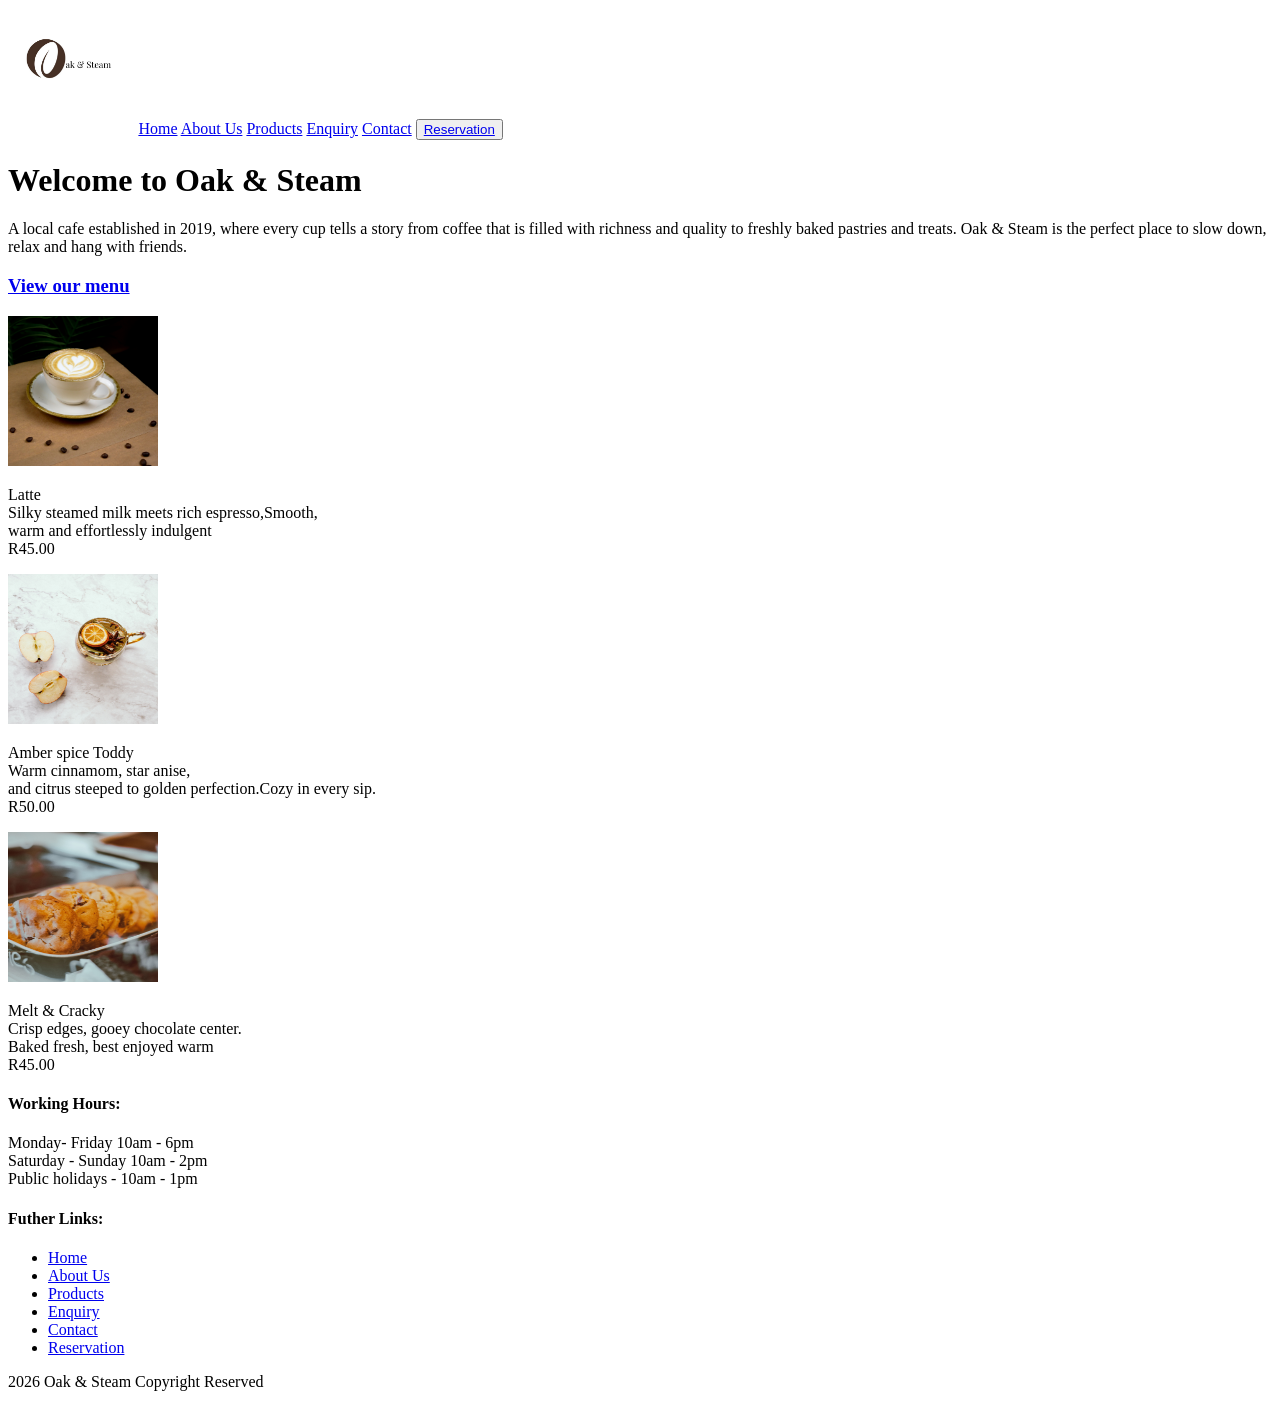
==== index.html @ 87018706 "nineth commit" ====
<!DOCTYPE html>
<html lang="en">
<head>
    <meta charset="UTF-8">
    <meta name="viewport" content="width=device-width, initial-scale=1.0">
    <title>Oak & Steam Home</title>
</head>
<body>
    
    <header>
       
        <nav>
            <img src="logo.png" alt="oak & steam" height="10%" width="10%">
            <a href="index.html">Home</a>
            <a href="about_us.html">About Us</a>
            <a href="product.html">Products</a>
            <a href="enquiry.html">Enquiry</a>
            <a href="contact.html">Contact</a>
           <button><a href="reservation.html">Reservation</a></button> 
        </nav>
    </header>
    <h1>Welcome to Oak & Steam</h1>
    <p>
        A local cafe established in 2019, where every cup tells a story from coffee that is filled with richness and quality to freshly baked pastries and treats. Oak & Steam is the perfect place to slow down, relax and hang with friends.
    </p>
    <h3>
        <a href="product.html">View our menu</a>
    </h3>
    <img src="Latte.jpg" height="150px" width="150px">
    <p>
        Latte
        
        <br>Silky steamed milk meets rich espresso,Smooth,
        <br> warm and effortlessly indulgent
        <br> R45.00
    </p>
    <img src="Amber spice Toddy.jpg" height="150px" width="150px">
    <p>
        Amber spice Toddy
        <br>Warm cinnamom, star anise, 
        <br>and citrus steeped to golden perfection.Cozy in every sip.
        <br> R50.00
    </p>
    <img src="Melt & Crack.jpg" height="150px" width="150px">
    <p>
        Melt & Cracky
        <br>Crisp edges, gooey chocolate center.
        <br>Baked fresh, best enjoyed warm 
        <br> R45.00
    </p>
    <footer>
        <p>
            <h4>Working Hours:</h4>
            Monday- Friday 10am - 6pm
            <br> 
            Saturday - Sunday 10am - 2pm
            <br>
            Public holidays - 10am - 1pm
        </p>
        <h4>Futher Links:</h4>
        <ul>
           <li><a href="index.html">Home</a></li> 
           <li><a href="about_us.html">About Us</a></li> 
            <li><a href="product.html">Products</a></li>
            <li><a href="enquiry.html">Enquiry</a></li>
           <li><a href="contact.html">Contact</a></li> 
          <li><a href="reservation.html">Reservation</a></li>
        </ul>
        <p>2026 Oak & Steam Copyright Reserved</p>
    </footer>



    
</body>
</html>
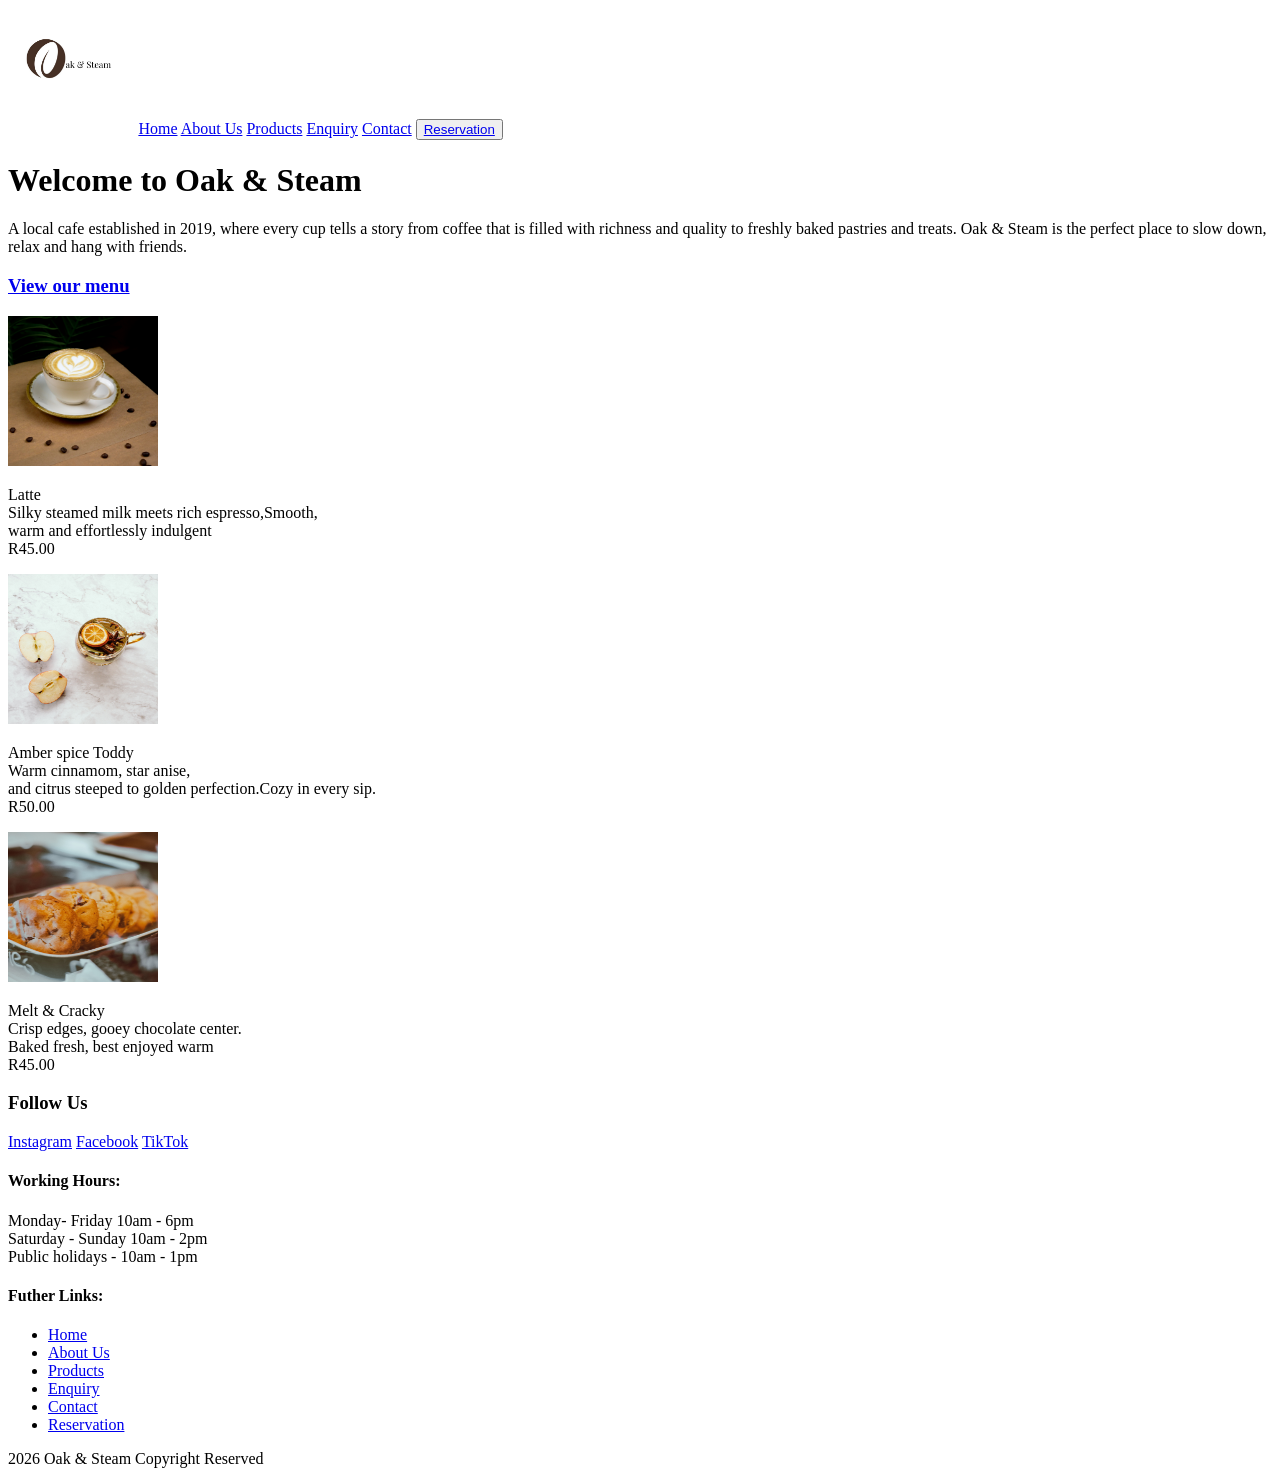
==== commit 72909936: "last and final commit" ====
--- a/index.html
+++ b/index.html
@@ -10,7 +10,7 @@
     <header>
        
         <nav>
-            <img src="logo.png" alt="oak & steam" height="10%" width="10%">
+            <img src="IMAGES/logo.png" alt="oak & steam" height="10%" width="10%">
             <a href="index.html">Home</a>
             <a href="about_us.html">About Us</a>
             <a href="product.html">Products</a>
@@ -26,7 +26,7 @@
     <h3>
         <a href="product.html">View our menu</a>
     </h3>
-    <img src="Latte.jpg" height="150px" width="150px">
+    <img src="IMAGES/Latte.jpg" height="150px" width="150px">
     <p>
         Latte
         
@@ -34,14 +34,14 @@
         <br> warm and effortlessly indulgent
         <br> R45.00
     </p>
-    <img src="Amber spice Toddy.jpg" height="150px" width="150px">
+    <img src="IMAGES/Amber spice Toddy.jpg" height="150px" width="150px">
     <p>
         Amber spice Toddy
         <br>Warm cinnamom, star anise, 
         <br>and citrus steeped to golden perfection.Cozy in every sip.
         <br> R50.00
     </p>
-    <img src="Melt & Crack.jpg" height="150px" width="150px">
+    <img src="IMAGES/Melt & Crack.jpg" height="150px" width="150px">
     <p>
         Melt & Cracky
         <br>Crisp edges, gooey chocolate center.
@@ -49,6 +49,11 @@
         <br> R45.00
     </p>
     <footer>
+         <h3>Follow Us</h3>
+
+    <a href="https://www.instagram.com/" target="_blank">Instagram</a>
+    <a href="https://www.facebook.com/" target="_blank">Facebook</a>
+    <a href="https://www.tiktok.com/" target="_blank">TikTok</a>
         <p>
             <h4>Working Hours:</h4>
             Monday- Friday 10am - 6pm
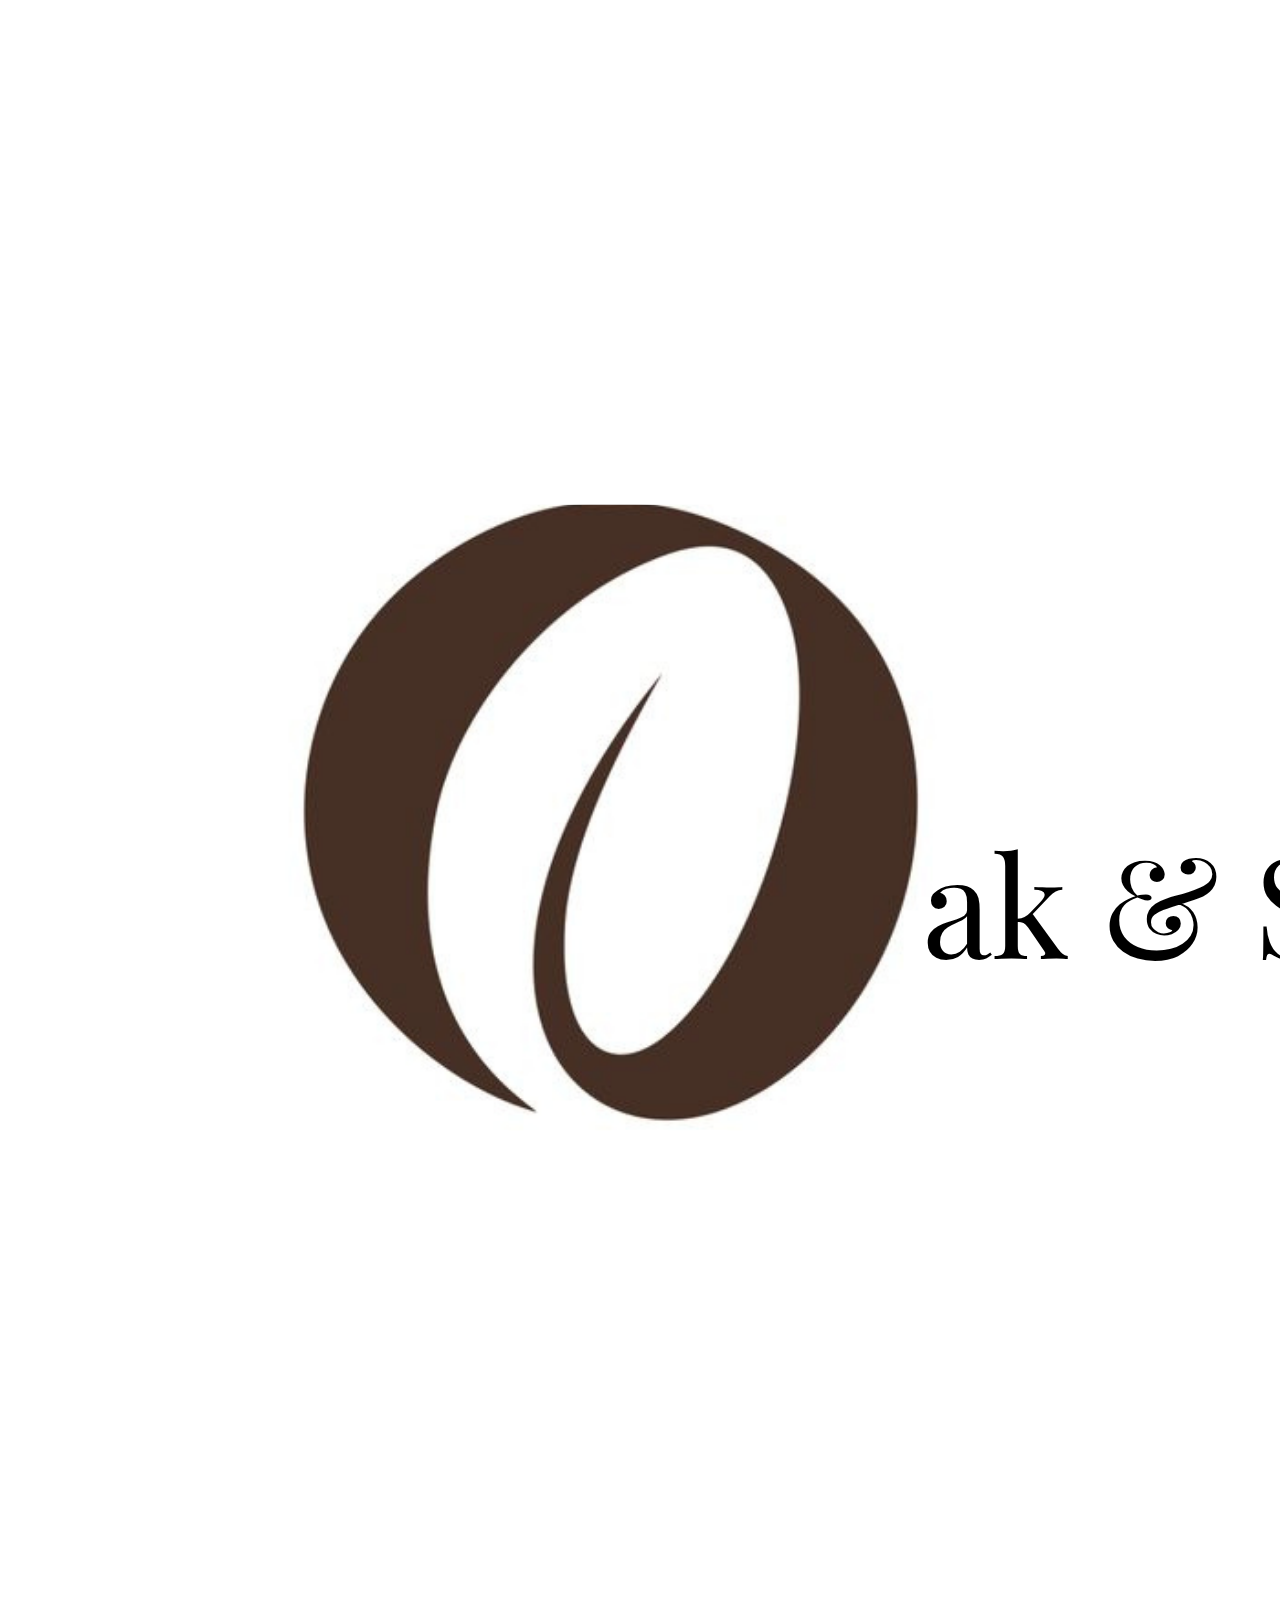
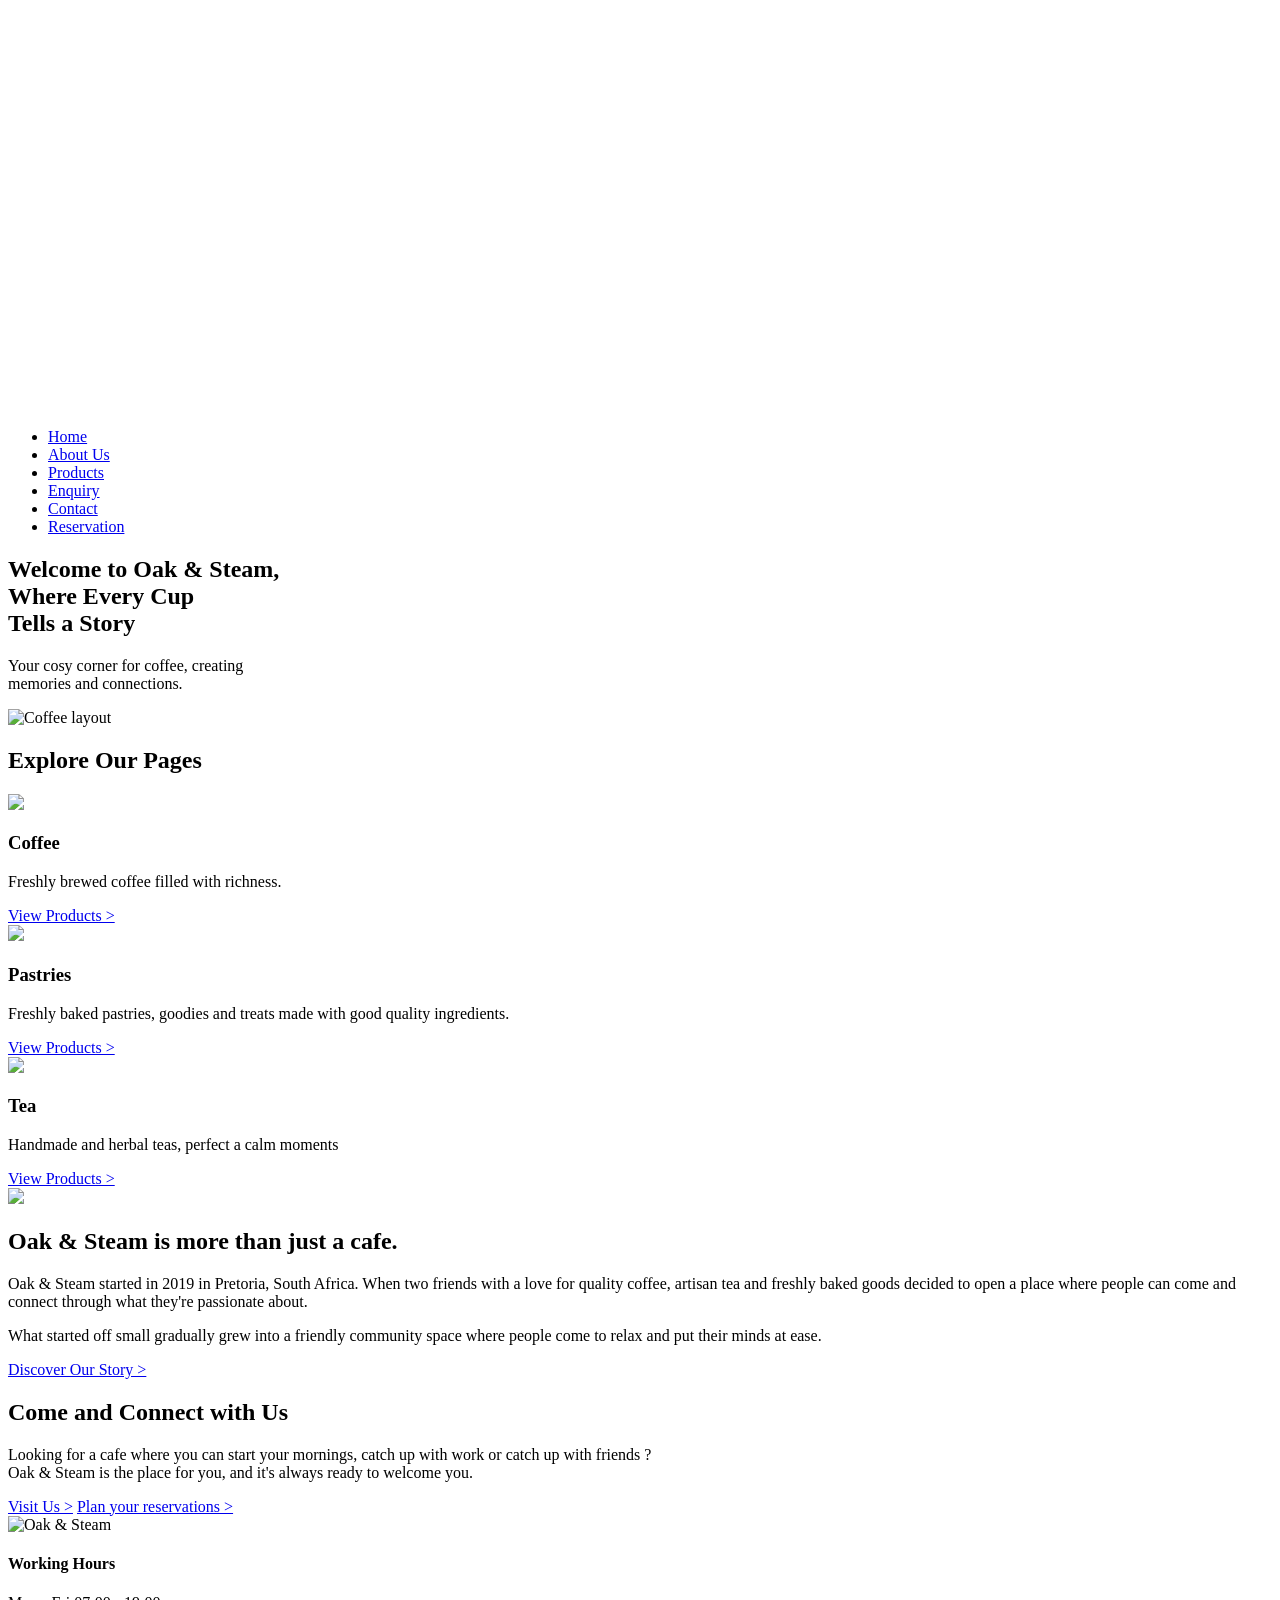
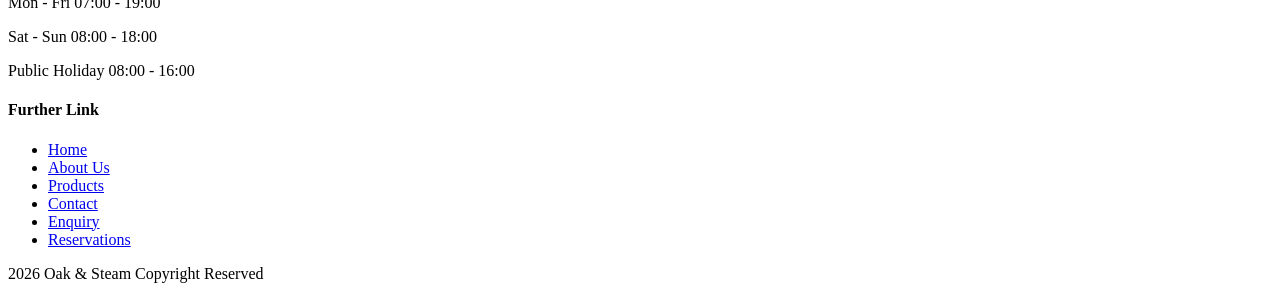
==== commit 5535dd6e: "changes made" ====
--- a/index.html
+++ b/index.html
@@ -4,75 +4,175 @@
     <meta charset="UTF-8">
     <meta name="viewport" content="width=device-width, initial-scale=1.0">
     <title>Oak & Steam Home</title>
-</head>
+     <link rel="stylesheet" href="style.css">
+     <link rel="stylesheet" href="https://cdnjs.cloudflare.com/ajax/libs/font-awesome/6.0.0/css/all.min.css">
+     </head>
 <body>
     
     <header>
-       
-        <nav>
-            <img src="IMAGES/logo.png" alt="oak & steam" height="10%" width="10%">
-            <a href="index.html">Home</a>
-            <a href="about_us.html">About Us</a>
-            <a href="product.html">Products</a>
-            <a href="enquiry.html">Enquiry</a>
-            <a href="contact.html">Contact</a>
-           <button><a href="reservation.html">Reservation</a></button> 
+        <nav class="Navigation">
+            <div id="logo"> 
+                <img src="IMAGES/logo.png" alt="oak & steam">
+            </div>
+            <ul class="Links">
+            <li><a href="index.html" class="active">Home</a></li>
+            <li><a href="about_us.html">About Us</a></li>
+            <li><a href="product.html">Products</a></li>
+            <li><a href="enquiry.html">Enquiry</a></li>
+            <li><a href="contact.html">Contact</a></li>
+            <li><a class="reservationbtn" href="reservation.html">Reservation</a></li>
+           </ul>
         </nav>
     </header>
-    <h1>Welcome to Oak & Steam</h1>
+
+    <main>
+    
+        <section class="firstSec">
+            <div class="Text">
+                <h1>Welcome to <span>Oak & Steam</span>,<br>Where Every Cup<br>Tells a <span>Story</span></h1>
+                <p>
+                    Your cosy corner for coffee, creating<br>memories and connections.
+                </p>
+            </div>
+            <div class="image">
+                <img src="IMAGES/pic.png" alt="Coffee layout">
+            </div>
+        </section>
+    
+    <section class="vcard">
+    <div class="vbackground">
+    <h2>
+    Explore Our Pages
+    </h2>
+    </div>
+
+ <div class="cardscontainer">
+
+    <div class="cards">
+    <div class="img">
+        <img src="IMAGES/coffee.jpg" >
+        </div>
+    <h3>
+        Coffee
+     </h3>   
     <p>
-        A local cafe established in 2019, where every cup tells a story from coffee that is filled with richness and quality to freshly baked pastries and treats. Oak & Steam is the perfect place to slow down, relax and hang with friends.
+        Freshly brewed coffee filled with richness.
     </p>
+     <a class="btn" href="product.html">View Products ></a>
+    </div>
+     
+    <div class="card1">
+       <div class="img">
+         <img src="IMAGES/pastries.jpg">
+        </div>
+        <h3>
+          Pastries
+        </h3>
+        <p>
+         Freshly baked pastries, goodies and treats made with good quality ingredients.
+       </p>
+       <a class="btn" href="product.html">View Products ></a>
+    </div>
+
+    <div class="card2">
+    <div class="img">
+    <img src="IMAGES/tea.jpg">
+    </div>
     <h3>
-        <a href="product.html">View our menu</a>
+        Tea
     </h3>
-    <img src="IMAGES/Latte.jpg" height="150px" width="150px">
     <p>
-        Latte
-        
-        <br>Silky steamed milk meets rich espresso,Smooth,
-        <br> warm and effortlessly indulgent
-        <br> R45.00
+     Handmade and herbal teas, perfect a calm moments
     </p>
-    <img src="IMAGES/Amber spice Toddy.jpg" height="150px" width="150px">
-    <p>
-        Amber spice Toddy
-        <br>Warm cinnamom, star anise, 
-        <br>and citrus steeped to golden perfection.Cozy in every sip.
-        <br> R50.00
-    </p>
-    <img src="IMAGES/Melt & Crack.jpg" height="150px" width="150px">
-    <p>
-        Melt & Cracky
-        <br>Crisp edges, gooey chocolate center.
-        <br>Baked fresh, best enjoyed warm 
-        <br> R45.00
-    </p>
-    <footer>
-         <h3>Follow Us</h3>
+    <a class="btn" href="product.html">View Products ></a>
+    </div>
 
-    <a href="https://www.instagram.com/" target="_blank">Instagram</a>
-    <a href="https://www.facebook.com/" target="_blank">Facebook</a>
-    <a href="https://www.tiktok.com/" target="_blank">TikTok</a>
-        <p>
-            <h4>Working Hours:</h4>
-            Monday- Friday 10am - 6pm
-            <br> 
-            Saturday - Sunday 10am - 2pm
-            <br>
-            Public holidays - 10am - 1pm
-        </p>
-        <h4>Futher Links:</h4>
-        <ul>
-           <li><a href="index.html">Home</a></li> 
-           <li><a href="about_us.html">About Us</a></li> 
-            <li><a href="product.html">Products</a></li>
-            <li><a href="enquiry.html">Enquiry</a></li>
-           <li><a href="contact.html">Contact</a></li> 
-          <li><a href="reservation.html">Reservation</a></li>
-        </ul>
+    </div>
+    </section>
+
+<!--green section-->
+    <section class="about">
+        <div class="aboutcontainer">
+            <div class="aboutimg">
+                <img src="IMAGES/about.">
+            </div>
+
+            <div class="textabout">
+                <h2><span>Oak & Steam</span> is more than just a cafe.</h2>
+                <p>
+                    Oak & Steam started in 2019 in Pretoria, South Africa. 
+                    When two friends with a love for quality coffee, artisan tea 
+                    and freshly baked goods decided to open a place where people 
+                    can come and connect through what they're passionate about.
+                </p>
+                <p>
+                  What started off small gradually grew into a friendly community 
+                    space where people come to relax and put their minds at ease.  
+                </p>
+                <a class="aboutbtn" href="about_us.html">Discover Our Story ></a>
+            </div>
+
+        </div>
+<!-- connect -->
+    </section>
+    <section class="connect">
+        <div class="connectcontainer">
+            <h2>Come and Connect with Us</h2>
+            <div class="underline"></div>
+            
+            <p class="description">
+                Looking for a cafe where you can start your mornings, catch up with work or catch up with friends ?<br>
+                <span>Oak & Steam</span> is the place for you, and it's always ready to welcome you.
+            </p>
+            
+            <div class="connectlinks">
+                <a href="contact.html">Visit Us ></a>
+                <a href="reservation.html">Plan your reservations ></a>
+            </div>
+        </div>
+    </section>
+    </main>
+
+
+
+
+<!-- FOOTER -->
+<footer>
+    <div class="footercont">
+        <!-- Logo Column -->
+        <div class="footer">
+            <div class="logofooter">
+                <img src="IMAGES/footer.png" alt="Oak & Steam">
+            </div>
+        </div> <!-- ADDED MISSING CLOSING TAG HERE -->
+
+        <!-- Working Hours Column -->
+        <div class="column">
+            <h4>Working Hours</h4>
+            <p>Mon - Fri 07:00 - 19:00</p>
+            <p>Sat - Sun 08:00 - 18:00</p>
+            <p>Public Holiday 08:00 - 16:00</p>
+        </div>
+
+        <!-- Links Column -->
+        <div class="linkcol">
+            <h4>Further Link</h4>
+            <ul>
+                <li><a href="index.html">Home</a></li>
+                <li><a href="about_us.html">About Us</a></li>
+                <li><a href="product.html">Products</a></li>
+                <li><a href="contact.html">Contact</a></li>
+                <li><a href="enquiry.html">Enquiry</a></li>
+                <li><a href="reservation.html">Reservations</a></li>
+            </ul>
+        </div>
+    </div>
+
+    
+    <div id="copy">
         <p>2026 Oak & Steam Copyright Reserved</p>
-    </footer>
+    </div>
+</footer>
 
 
 
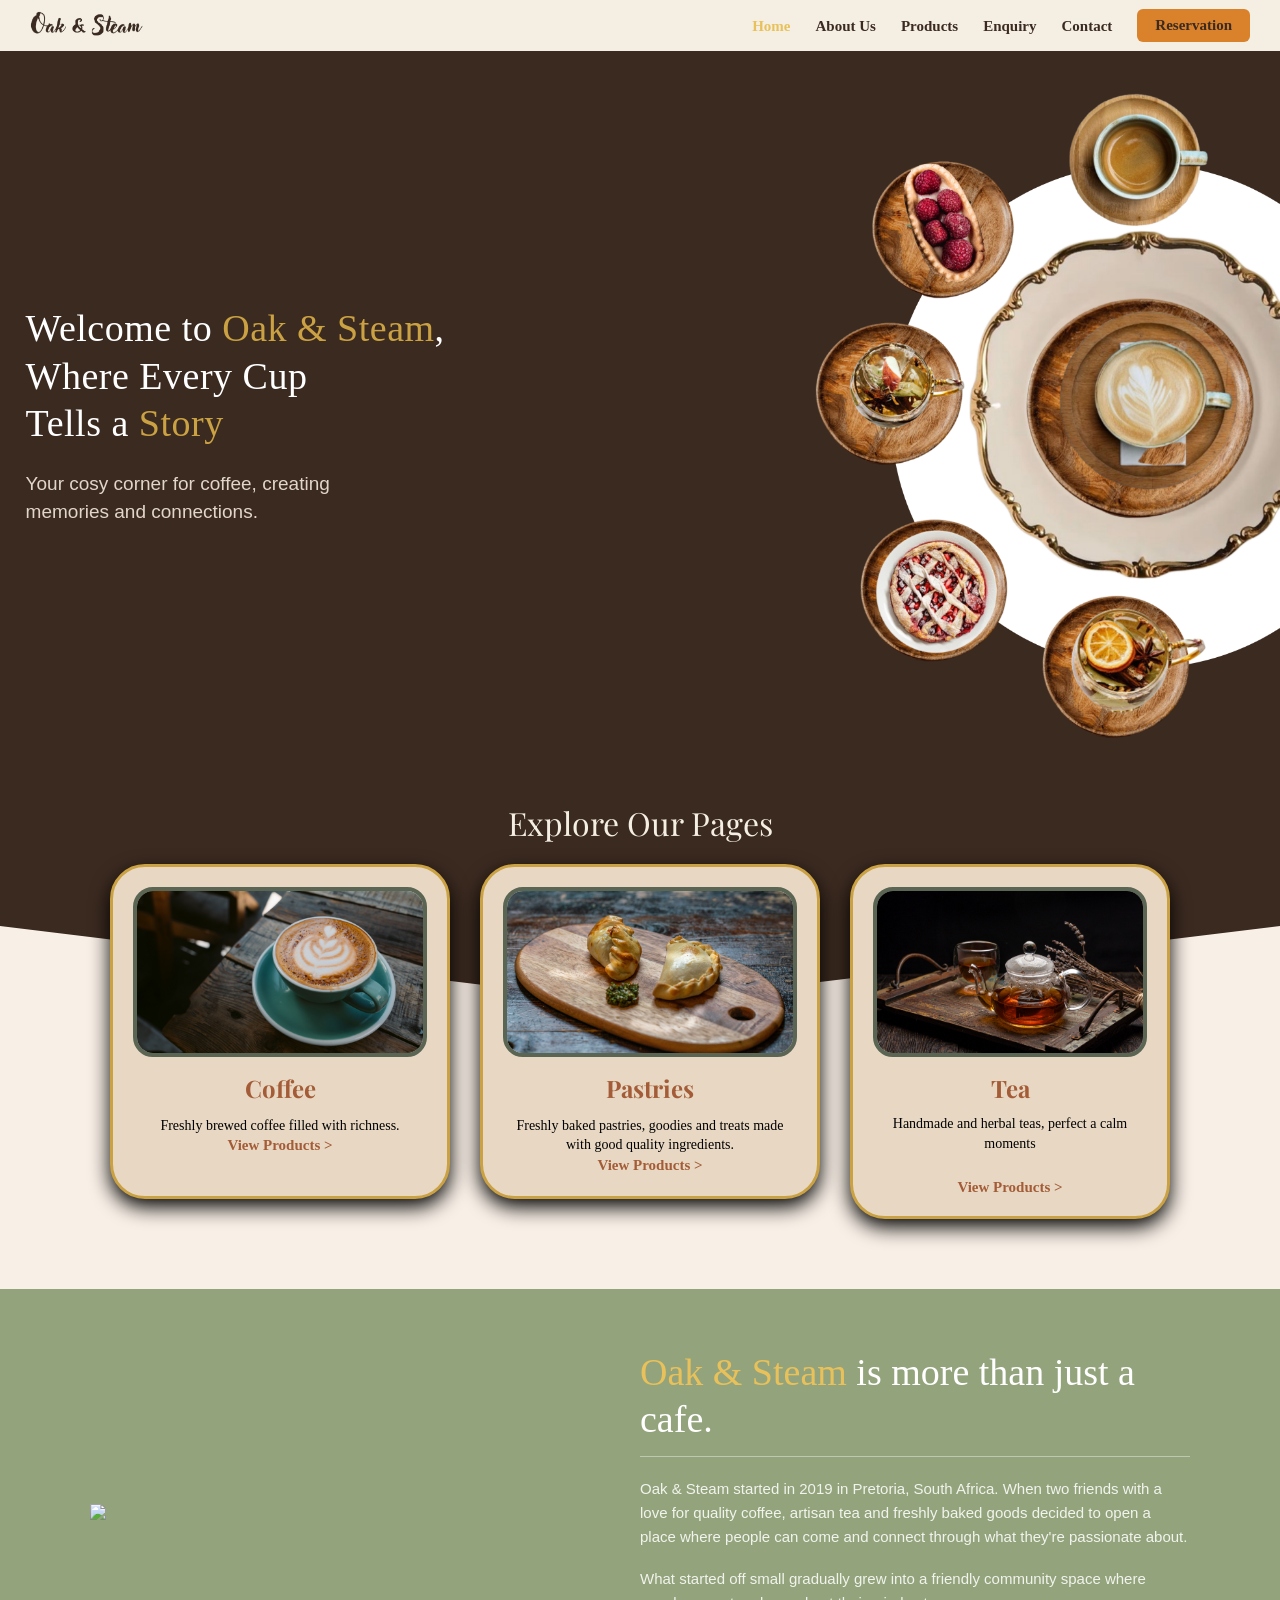
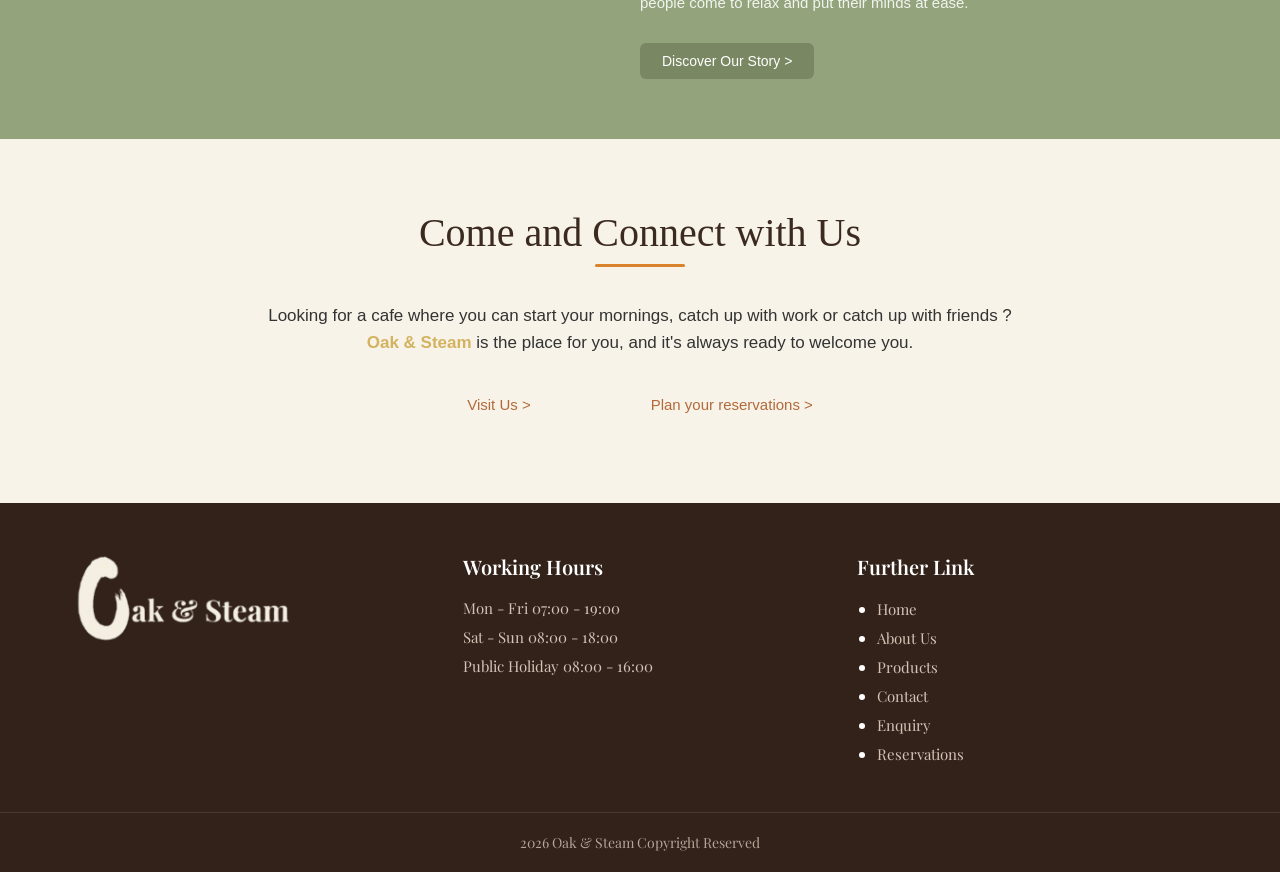
==== commit 66ba9ddf: "Placed CSS file into CSS folder and linked HTML to CSS" ====
--- a/index.html
+++ b/index.html
@@ -4,7 +4,7 @@
     <meta charset="UTF-8">
     <meta name="viewport" content="width=device-width, initial-scale=1.0">
     <title>Oak & Steam Home</title>
-     <link rel="stylesheet" href="style.css">
+     <link rel="stylesheet" href="CSS/style.css">
      <link rel="stylesheet" href="https://cdnjs.cloudflare.com/ajax/libs/font-awesome/6.0.0/css/all.min.css">
      </head>
 <body>
--- a/CSS/style.css
+++ b/CSS/style.css
@@ -0,0 +1,2084 @@
+/* Index */
+/* NAVIGATION */
+@import url('https://fonts.googleapis.com/css2?family=Playfair+Display:ital,wght@0,400..700;1,400..700&display=swap');
+*{
+    margin: 0;
+    padding: 0;
+    box-sizing: border-box ;
+}
+/* HEADER & NAVIGATION */
+header {
+    background: #F5EFE3;
+    padding: 8px 30px;
+    position: sticky;
+    top: 0;
+    z-index: 1000;
+    width: 100%;
+}
+
+.Navigation {
+    display: flex;
+    justify-content: space-between; /* Pushes logo left, links right */
+    align-items: center;            /* Keeps everything vertically centered */
+    width: 100%;
+    max-width: 1300px;
+    margin: 0 auto;
+    background: #F5EFE3;
+    padding: 0;
+}
+
+#logo {
+    display: flex;
+    align-items: center;
+}
+
+#logo img {
+    height: 35px;       /* Slim height keeps navbar compact */
+    width: auto;
+    object-fit: contain;
+}
+
+.Links {
+    display: flex;
+    align-items: center;
+    list-style: none;
+    gap: 25px;          /* Space between navigation items */
+    margin: 0;
+    padding: 0;
+}
+
+.Links li {
+    margin-left: 0;     /* Clears unwanted left spacing */
+}
+
+.Links a {
+    text-decoration: none;
+    color: #3B2A20;
+    font-weight: 600;
+    font-size: 15px;
+    transition: color 0.3s;
+}
+
+.Links a:hover, 
+.Links .active {
+    color: #E8C15A;
+}
+
+.reservationbtn {
+    background: #D9822B;
+    color: white ;
+    padding: 8px 18px;
+    border-radius: 6px;
+    display: inline-block;
+}
+
+.reservationbtn:hover {
+    background: #B56E45;
+}
+
+
+#bigbackground {
+    background-color: #D6C5B3; /* Warm beige background */
+    padding: 3rem 1.5rem;
+    display: flex;
+    flex-direction: column;
+    align-items: center;
+    width: 100%;
+}
+
+
+.text {
+    color: #FFFFFF;
+    font-size: 2.25rem;
+    font-family: 'Playfair Display', Georgia, serif;
+    font-weight: 400;
+    margin-bottom: 2rem;
+    text-align: center;
+}
+
+
+.card {
+    background-color: #A3B18A; 
+    border-radius: 2rem;
+    padding: 2.5rem 3rem;
+    width: 100%;
+    max-width: 50rem; /* ~800px */
+    box-sizing: border-box;
+}
+
+/* Layout Utilities */
+.inputrow {
+    display: flex;
+    gap: 1.5rem;
+    margin-bottom: 1.25rem;
+}
+
+.inputbox {
+    flex: 1;
+    margin-bottom: 1.25rem;
+}
+
+.smallbox {
+    flex: 0 1 45%;
+    margin-bottom: 0;
+}
+
+/* Labels */
+.labeltext {
+    display: block;
+    font-weight: 700;
+    font-size: 0.95rem;
+    color: #000000;
+    margin-bottom: 0.5rem;
+}
+
+/* General Input Styling */
+.input {
+    width: 100%;
+    padding: 0.85rem 1.25rem;
+    border-radius: 0.6rem;
+    border: none;
+    outline: none;
+    font-family: inherit;
+    font-size: 0.95rem;
+    background-color: #FFFFFF;
+    color: #333333;
+    box-sizing: border-box;
+}
+
+.input::placeholder {
+    color: #8D8D8D;
+}
+
+
+.textareainput {
+    resize: vertical;
+    min-height: 8rem;
+}
+
+.buttoncontainer {
+    display: flex;
+    justify-content: center;
+    margin-top: 1rem;
+}
+
+#btn {
+    background-color: #D4B43B;
+    color: #FFFFFF;
+    border: none;
+    padding: 0.8rem 3.5rem;
+    font-size: 1.1rem;
+    font-family: 'Playfair Display', Georgia, serif;
+    font-weight: 600;
+    border-radius: 0.4rem;
+    cursor: pointer;
+    transition: background-color 0.3s ease;
+}
+
+#btn:hover {
+    background-color: #B89B2E;
+}
+
+@media (max-width: 48rem) {
+    .card {
+        padding: 1.5rem;
+        border-radius: 1.25rem;
+    }
+
+    .inputrow {
+        flex-direction: column;
+        gap: 0;
+    }
+
+    .inputbox {
+        margin-bottom: 1rem;
+    }
+}
+.firstSec {
+    position: relative;
+    min-height: 450px;
+    background: #3B2A20;
+    display: flex;
+    align-items: center;
+    justify-content: space-between;
+    padding: 40px 0 40px 2%; 
+    overflow: hidden;
+}
+
+.Text {
+    width: 45%;
+    max-width: 550px;
+    z-index: 1;
+}
+
+.Text h1 {
+    color: #FFFFFF;
+    font-size: 38px;
+    line-height: 1.25;
+    font-weight: 400;
+    letter-spacing: 0.5px;
+}
+
+.Text h1 span {
+    color: #CBA243; 
+}
+
+.Text p {
+    color: #E2D6CA;
+    font-size: 19px;
+    line-height: 1.5;
+    margin-top: 22px;
+    font-family: sans-serif;
+    font-weight: 300;
+}
+
+
+.image{
+    width: 55%;
+    display: flex;
+    justify-content: flex-end;
+    align-items: center;
+    position: relative;
+    right: -12%;
+}
+.cardscontainer {
+    display: flex;
+    justify-content: center;
+    gap: 30px;
+    max-width: 1100px;
+    margin: 0 auto;
+    padding: 0 20px;
+    
+    margin-top: -140px; 
+    position: relative;
+    z-index: 10;
+}
+
+
+.image img {
+    width: 110%;
+    max-width: 650px;
+    height: auto;
+    object-fit: contain;
+    display: block;
+}
+
+
+/* V CARD AND 3 CARDS*/
+.vcard {
+    position: relative;
+
+    background-color: #F8EFE6; 
+    padding-bottom: 70px;
+}
+
+
+.vbackground {
+    background-color: #3B2A20;
+    padding-top: 20px;
+    padding-bottom: 160px; 
+    text-align: center;
+    /* clip-path coordinates: Top-Left, Top-Right, Bottom-Right-Angle, Bottom-Center-V-Point, Bottom-Left-Angle */
+    clip-path: polygon(0 0, 100% 0, 100% 65%, 50% 100%, 0 65%);
+}
+
+.vbackground h2 {
+    font-family: 'Playfair Display', serif;
+    color: #F5EFE3;
+    font-size: 32px;
+    font-weight: 400;
+}
+
+
+
+/* Individual Card Styling */
+.cards{
+    background-color: #E8D8C3; /* Warm tan/cream card color */
+    border: 3px solid #CBA243;  /* Gold border around each card */
+    border-radius: 35px;        /* Round smooth corners */
+    padding: 20px;
+    width: 320px;
+    text-align: center;
+    display: flex;
+    flex-direction: column;
+    align-items: center;
+    box-shadow: 0 8px 20px black;
+}
+
+/* Image Wrapper inside Card */
+.img {
+    width: 100%;
+    height: 170px;
+    border-radius: 20px;
+    overflow: hidden;
+    border: 4px solid #5A6553; /* Dark green/grey inner border frame around images */
+    margin-bottom: 15px;
+}
+
+.img img {
+    width: 100%;
+    height: 100%;
+    object-fit: cover; /* Ensures images fill the frame neatly without stretching */
+}
+.cards h3 {
+    font-family: 'Playfair Display', serif;
+    color: #A35C37; /* Warm terracotta/brown heading color */
+    font-size: 24px;
+    margin-bottom: 10px;
+}
+.card1 h3 {
+    font-family: 'Playfair Display', serif;
+    color: #A35C37; /* Warm terracotta/brown heading color */
+    font-size: 24px;
+    margin-bottom: 10px;
+}
+.card2 h3 {
+    font-family: 'Playfair Display', serif;
+    color: #A35C37; /* Warm terracotta/brown heading color */
+    font-size: 24px;
+    margin-bottom: 10px;
+}
+
+.cards,.card1,.card2 p {
+    color: black;
+    font-size: 14px;
+    line-height: 1.4;
+    margin-bottom: 20px;
+    flex-grow: 1; /* Aligns buttons across all cards evenly */
+}
+
+.btn {
+    color: #A35C37;
+    text-decoration: none;
+    font-size: 15px;
+    font-weight: bold;
+    transition: opacity 0.2s;
+}
+
+.btn:hover {
+    opacity: 0.8;
+    color: #5A6553;
+}
+
+
+/* Green section */
+.about {
+    background-color: #93A37C; /* Sage green background */
+    padding: 60px 5%;
+    width: 100%;
+    display: flex;
+    justify-content: center;
+    align-items: center;
+}
+.aboutcontainer {
+    max-width: 1100px;
+    width: 100%;
+    margin: 0 auto;
+    display: flex;
+    flex-direction: row;
+    align-items: center;
+    justify-content: space-between;
+    gap: 50px;
+}
+
+.aboutimage {
+    width: 25%;
+    display: flex;
+    align-items: center;
+    justify-content: center;
+}
+
+.aboutimage img {
+    width: 100px;
+    max-width: 150px;
+    height: 100px;
+    border-radius: 50%;
+    object-fit: cover;
+    object-position: center;
+}
+.textabout{
+    width: 50%;
+    color: #FFFFFF;
+}
+
+.textabout h2 {
+    font-size: 38px;
+    font-weight: 400;
+    line-height: 1.25;
+    margin-bottom: 20px;
+    border-bottom: 1px solid rgba(255, 255, 255, 0.4);
+    padding-bottom: 12px;
+}
+.card1 {
+    background-color: #E8D8C3; /* Warm tan/cream card color */
+    border: 3px solid #CBA243;  /* Gold border around each card */
+    border-radius: 35px;        /* Round smooth corners */
+    padding: 20px;
+    width: 320px;
+    text-align: center;
+    display: flex;
+    flex-direction: column;
+    align-items: center;
+    box-shadow: 0 8px 20px black;
+}
+.card2 {
+    background-color: #E8D8C3; /* Warm tan/cream card color */
+    border: 3px solid #CBA243;  /* Gold border around each card */
+    border-radius: 35px;        /* Round smooth corners */
+    padding: 20px;
+    width: 320px;
+    text-align: center;
+    display: flex;
+    flex-direction: column;
+    align-items: center;
+    box-shadow: 0 8px 20px black;
+}
+
+.textabout h2 span {
+    color: #E8C15A; /* Accent yellow text */
+}
+
+.textabout p {
+    font-family: sans-serif;
+    font-size: 15px;
+    line-height: 1.6;
+    color: #F1F4ED;
+    margin-bottom: 18px;
+    font-weight: 300;
+}
+.aboutbtn {
+    display: inline-block;
+    background-color: #798863;
+    color: #FFFFFF;
+    text-decoration: none;
+    padding: 10px 22px;
+    border-radius: 6px;
+    font-family: sans-serif;
+    font-size: 14px;
+    margin-top: 10px;
+    transition: background 0.3s;
+}
+
+.aboutbtn:hover {
+    background-color: #637150;
+}
+
+/* connect */
+.connect {
+    background-color: #F8F3E8; /* Light cream background */
+    padding: 70px 8% 90px 8%;
+    text-align: center;
+}
+
+.connectcontainer {
+    max-width: 900px;
+    margin: 0 auto;
+}
+
+.connect h2 {
+    color: #3B2A20;
+    font-size: 40px;
+    font-weight: 400;
+}
+
+.underline {
+    width: 180px;
+    height: 2px;
+    background-color: #D3B360;
+    margin: 8px auto 30px auto;
+}
+
+.description {
+    font-family: sans-serif;
+    color: #333333;
+    font-size: 17px;
+    line-height: 1.6;
+    margin-bottom: 40px;
+}
+
+.description span {
+    color: #D3B360;
+    font-weight: bold;
+}
+
+.connectlinks {
+    display: flex;
+    justify-content: center;
+    gap: 120px;
+}
+
+.connectlinks a {
+    color: #B26A3A;
+    text-decoration: none;
+    font-family: sans-serif;
+    font-size: 15px;
+    font-weight: 500;
+    transition: opacity 0.2s;
+}
+
+.connectlinks a:hover {
+    opacity: 0.8;
+    color: #D9822B;
+}
+
+/*Footer*/
+/* FOOTER CONTAINER */
+footer {
+    background-color: #332219; /* Dark brown background matching design */
+    color: #FFFFFF;
+    font-family: 'Playfair Display', Georgia, serif;
+    width: 100%;
+    padding-top: 50px;
+}
+
+.footercont {
+    max-width: 1200px;
+    margin: 0 auto;
+    padding: 0 30px 40px 30px;
+    display: flex;
+    justify-content: space-between;
+    align-items: flex-start;
+    gap: 40px;
+}
+
+/* COLUMN 1: LOGO */
+.footer {
+    flex: 1;
+}
+
+.logofooter img {
+    max-width: 220px;
+    height: auto;
+    display: block;
+}
+
+/* COLUMN 2: WORKING HOURS */
+.column {
+    flex: 1;
+}
+
+.column h4, 
+.linkcol h4 {
+    font-size: 20px;
+    font-weight: 600;
+    margin-bottom: 18px;
+    color: #FFFFFF;
+}
+
+.column p {
+    font-size: 15px;
+    color: #D3C2B5;
+    margin-bottom: 8px;
+    line-height: 1.4;
+}
+
+/* COLUMN 3: LINKS */
+.linkcol {
+    flex: 1;
+}
+
+.linkcol ul {
+    list-style: disc;
+    padding-left: 20px;
+}
+
+.linkcol li {
+    margin-bottom: 8px;
+}
+
+.linkcol a {
+    color: #D3C2B5;
+    text-decoration: none;
+    font-size: 15px;
+    transition: color 0.3s ease;
+}
+
+.linkcol a:hover {
+    color: #E8C15A;
+}
+
+/* COPYRIGHT BAR */
+#copy {
+    border-top: 1px solid rgba(255, 255, 255, 0.1);
+    text-align: center;
+    padding: 20px;
+}
+
+#copy p {
+    font-size: 14px;
+    color: #B5A498;
+    margin: 0;
+}
+
+
+
+
+
+
+
+
+
+
+
+
+/* About US */
+
+
+
+
+
+
+
+
+
+
+
+/* ========================================================
+   1. WHY CHOOSE US SECTION (BEIGE & ORANGE CARD)
+   ======================================================== */
+.choose{
+    background-color: #D9CBB6; /* Beige background */
+    padding: 20px 20px 60px 20px;
+    display: flex;
+    flex-direction: column;
+    align-items: center;
+    width: 100%;
+}
+
+.choosetitle {
+    font-family: 'Playfair Display', Georgia, serif;
+    color: #FFFFFF;
+    font-size: 32px;
+    font-weight: 400;
+    margin-bottom: 6px;
+}
+
+.titleunderline1 {
+    width: 120px;
+    height: 3px;
+    background-color: #8C5332; /* Darker brown underline accent */
+    border-radius: 2px;
+    margin-bottom: 35px;
+}
+
+/* Orange Vision & Mission Card */
+.visionmission{
+    background-color: #D96B00; /* Warm orange tone matching image */
+    border-radius: 35px;
+    padding: 40px 50px;
+    max-width: 950px;
+    width: 100%;
+    display: flex;
+    justify-content: space-between;
+    gap: 40px;
+    box-shadow: 0 6px 18px rgba(0, 0, 0, 0.12);
+}
+
+.vmcolumn {
+    flex: 1;
+    text-align: center;
+}
+
+.vmcolumn h3 {
+    font-family: 'Playfair Display', Georgia, serif;
+    color: #FFD27D; /* Soft yellow heading text */
+    font-size: 22px;
+    font-weight: 400;
+    margin-bottom: 12px;
+}
+
+.vmcolumn p {
+    font-family: 'Playfair Display', Georgia, serif;
+    color: #FFFFFF;
+    font-size: 16px;
+    line-height: 1.5;
+    font-weight: 400;
+    margin: 0;
+}
+.aboutus{
+    width: 100%;
+    background-color: #3B2A20;
+    text-align: center;
+    padding-bottom: 40px;
+}
+.aboutusbanner{
+  position: relative;
+    width: 100%;
+    height: 420px;
+    overflow: hidden;
+    display: flex;
+    justify-content: center;
+    align-items: center;  
+}
+
+.aboutusbanner img{
+    width: 100%;
+    height: 100%;
+    object-fit: cover;
+    object-position: center;
+}
+.banner{
+    position: absolute;
+    background-color: #839270; /* Sage green tone matching screenshot */
+    padding: 16px 48px;
+    border-radius: 12px;
+    border: 2px solid #FFFFFF;  /* White border outline */
+    box-shadow: 0 6px 18px rgba(0, 0, 0, 0.25);
+    z-index: 10;
+}
+.banner h1{
+    font-family: 'Playfair Display', Georgia, serif;
+    color: #FFFFFF;
+    font-size: 36px;
+    font-weight: 400;
+    letter-spacing: 0.5px;
+    margin: 0;
+}
+
+#tagline {
+    font-family: 'Playfair Display', Georgia, serif;
+    color: #E2D6CA;
+    font-size: 22px;
+    line-height: 1.5;
+    max-width: 800px;
+    margin: 30px auto 0 auto;
+    padding: 0 20px;
+    font-style: italic;
+}
+#tagline span{
+color: #CFB53B;
+
+}
+
+
+
+/* BEIGE OUTER SECTION */
+.story {
+    background-color: #D9CBB6; /* Warm beige background */
+    padding: 60px 20px;
+    display: flex;
+    justify-content: center;
+    align-items: center;
+    width: 100%;
+}
+
+/* SAGE GREEN INNER CARD */
+.storycard {
+    background-color: #839270; /* Sage green background */
+    border: 3px solid #C4A253; /* Gold outline border */
+    border-radius: 16px;
+    padding: 50px 50px;
+    max-width: 900px;
+    width: 100%;
+    box-shadow: 0 6px 15px rgba(0, 0, 0, 0.15);
+}
+
+/* CARD HEADING */
+.heading {
+    font-family: 'Playfair Display', Georgia, serif;
+    color: #FFFFFF;
+    font-size: 26px;
+    font-weight: 400;
+    text-align: center;
+    margin-bottom: 35px;
+    letter-spacing: 0.5px;
+}
+
+/* TWO-COLUMN LAYOUT */
+.storycontent {
+    display: flex;
+    align-items: center;
+    justify-content: center;
+    gap: 40px;
+}
+
+/* CIRCULAR PLATE IMAGE */
+.storyimage {
+    flex-shrink: 0;
+    width: 180px;
+    height: 180px;
+}
+
+.storyimage img {
+    width: 100%;
+    height: 100%;
+    border-radius: 50%; /* Crops picture into a circle */
+    object-fit: cover;
+    object-position: center;
+    box-shadow: 0 4px 10px rgba(0, 0, 0, 0.2);
+}
+
+/* PARAGRAPH TEXT */
+.storytext {
+    font-family: 'Playfair Display', Georgia, serif;
+    color: #FFFFFF;
+    font-size: 20px;
+    line-height: 1.5;
+    font-weight: 400;
+}
+
+
+
+
+/* Story */
+
+/* OUTER BEIGE SECTION */
+.ourstory {
+    background-color: #D9CBB6; /* Matching beige background */
+    padding: 50px 20px 70px 20px;
+    display: flex;
+    flex-direction: column;
+    align-items: center;
+    width: 100%;
+}
+
+/* SECTION HEADING & UNDERLINE */
+.storytitle {
+    font-family: 'Playfair Display', Georgia, serif;
+    color: #3B2A20; /* Warm gold-brown heading text */
+    font-size: 32px;
+    font-weight: 400;
+    margin-bottom: 6px;
+}
+
+.underline {
+    width: 90px;
+    height: 3px;
+    background-color: #D9822B; /* Subtle line under title */
+    border-radius: 2px;
+    margin-bottom: 35px;
+}
+
+/* WHITE CARD WITH GOLD BORDER */
+.storycard1 {
+    background-color: #FFFFFF;
+    border: 3px solid #D9B868; /* Gold outline border */
+    border-radius: 16px;
+    padding: 35px 40px;
+    max-width: 950px;
+    width: 100%;
+    display: flex;
+    justify-content: space-between;
+    align-items: center;
+    gap: 30px;
+    box-shadow: 0 4px 15px rgba(0, 0, 0, 0.08);
+}
+
+/* LEFT COLUMN: TEXT */
+.ourstorytext {
+    flex: 1;
+    display: flex;
+    flex-direction: column;
+    gap: 18px;
+}
+
+.ourstorytext p {
+    font-family: 'Playfair Display', Georgia, serif;
+    color: #4A4A4A;
+    font-size: 16px;
+    line-height: 1.5;
+    margin: 0;
+}
+
+/* RIGHT COLUMN: IMAGE */
+.ourstoryimage {
+    width: 320px;
+    height: 420px;
+    flex-shrink: 0;
+}
+
+.ourstoryimage img {
+    width: 100%;
+    height: 100%;
+    object-fit: cover;
+    border-radius: 6px;
+}
+
+
+
+
+/* JOIN OUR STORY */
+
+.joinstory {
+    background-color: #F8F3E8; /* Light cream background */
+    padding: 70px 20px;
+    display: flex;
+    justify-content: center;
+    align-items: center;
+    width: 100%;
+}
+
+.joinstorycontainer {
+    max-width: 950px;
+    width: 100%;
+    display: flex;
+    align-items: center;
+    justify-content: space-between;
+    gap: 50px;
+}
+
+/* Circular Cropped Plate Image */
+.joinimage {
+    width: 280px;
+    height: 280px;
+    flex-shrink: 0;
+}
+
+.joinimage img {
+    width: 100%;
+    height: 100%;
+    border-radius: 50%; /* Crops image into a neat circle */
+    object-fit: cover;
+    object-position: center;
+    box-shadow: 0 6px 15px rgba(0, 0, 0, 0.15);
+}
+
+/* Right Text & Button */
+.jointext {
+    flex: 1;
+    text-align: center;
+}
+
+.jointext h2 {
+    font-family: 'Playfair Display', Georgia, serif;
+    color: #2D1E18;
+    font-size: 32px;
+    font-weight: 400;
+    margin-bottom: 20px;
+}
+
+.jointext p {
+    font-family: 'Playfair Display', Georgia, serif;
+    color: #333333;
+    font-size: 18px;
+    line-height: 1.6;
+    margin-bottom: 30px;
+}
+
+.jointext p span {
+    color: #D6A449; /* Yellow highlight color */
+}
+
+.visitbtn {
+    display: inline-block;
+    background-color: #8C2B0E; /* Dark reddish-brown button color */
+    color: #FFFFFF;
+    text-decoration: none;
+    font-family: sans-serif;
+    font-size: 15px;
+    padding: 10px 24px;
+    border-radius: 6px;
+    transition: background-color 0.3s;
+}
+
+.visitbtn:hover {
+    background-color: #6E200A;
+}
+
+
+
+.producth {
+    width: 100%;
+    background-color: #3B2A20;
+    text-align: center;
+    padding-bottom: 30px;
+}
+
+.banner1 {
+    position: relative; /* REQUIRED: allows badge to position over the image */
+    width: 100%;
+    height: 420px;
+    display: flex;
+    justify-content: center;
+    align-items: center;
+    overflow: hidden;
+}
+
+.banner1 img {
+    width: 100%;
+    height: 100%;
+    object-fit: cover;
+    object-position: center;
+}
+
+/* SAGE GREEN BADGE CARD */
+.banner2 {
+    position: absolute; /* REQUIRED: places badge on top of image */
+    top: 50%;
+    left: 50%;
+    transform: translate(-50%, -50%); /* Centers card horizontally & vertically */
+    background-color: #839270; /* Sage green background */
+    padding: 14px 60px;
+    border-radius: 12px;
+    border: 2px solid #FFFFFF; /* White outline stroke */
+    box-shadow: 0 8px 20px rgba(0, 0, 0, 0.3);
+    z-index: 100;
+}
+
+.banners3 h1 {
+    font-family: 'Playfair Display', Georgia, serif;
+    color: #FFFFFF ; /* White text */
+    font-size: 38px;
+    font-weight: 400;
+    margin: 0;
+    letter-spacing: 1px;
+}
+
+/* TAGLINE BELOW BANNER */
+#tagline1 {
+    font-family: 'Playfair Display', Georgia, serif;
+    color: white;
+    font-size: 20px;
+    font-style: italic;
+    margin-top: 25px;
+    
+}
+
+
+
+/* OUR Menu */
+.Menucon{
+    max-width: 1200px;
+    width: 100%;
+    margin: 0 auto;
+    display: flex;
+    flex-direction: row;
+    align-items: center;
+    justify-content: space-between;
+    gap: 50px;
+
+}
+.menu{
+    background-color: #D8C7AD;
+    padding: 60px 5%;
+    width: 100%;
+    display: flex;
+    justify-content: center;
+    align-items: center;
+}
+.menupara h1{
+ font-size: 38px;
+    font-weight: 400;
+    line-height: 1.25;
+    margin-bottom: 20px;
+    border-bottom: 1px solid ;
+    padding-bottom: 12px;
+
+}
+.menupara p{
+    font-family: sans-serif;
+    font-size: 15px;
+    line-height: 1.6;
+    color: #F1F4ED;
+    margin-bottom: 18px;
+    font-weight: 300;
+}
+
+
+
+
+html {
+    scroll-behavior: smooth;
+}
+
+/* CATEGORY BUTTONS CONTAINER */
+.category {
+    background-color: #F8ECE1; /* Cream background section */
+    padding: 30px 20px;
+    display: flex;
+    justify-content: center;
+    align-items: center;
+    gap: 40px;
+    width: 100%;
+}
+
+/* PILL BUTTON STYLES */
+.button {
+    background-color: #B66D48; /* Warm terracotta brown */
+    color: #FFFFFF;
+    font-family: 'Playfair Display', Georgia, serif;
+    font-size: 20px;
+    text-decoration: none;
+    padding: 10px 40px;
+    border-radius: 50px; /* Fully rounded pill shape */
+    display: inline-block;
+    transition: background-color 0.3s ease, transform 0.2s ease;
+    box-shadow: 0 4px 8px rgba(0, 0, 0, 0.1);
+}
+
+.button:hover {
+    background-color: #965230;
+    transform: translateY(-2px);
+}
+
+
+
+/* MAIN SECTION WRAPPER */
+.menu {
+    background-color: #F6EEE3;
+    padding: 20px 0 80px 0;
+    width: 100%;
+}
+
+.block {
+    max-width: 1100px;
+    margin: 0 auto 50px auto;
+    padding: 0 20px;
+    scroll-margin-top: 30px;
+}
+
+/* SECTION TITLES */
+.title {
+    font-family: 'Playfair Display', Georgia, serif;
+    font-size: 32px;
+    color: #2D1E18;
+    text-align: center;
+    margin-bottom: 25px;
+    font-weight: 400;
+}
+
+/* 3-COLUMN PRODUCT GRID */
+.grid {
+    display: grid;
+    grid-template-columns: repeat(3, 1fr);
+    gap: 25px;
+}
+
+/* CARD BASE STYLES */
+.card {
+    border-radius: 18px;
+    padding: 20px 18px;
+    text-align: center;
+    display: flex;
+    flex-direction: column;
+    align-items: center;
+}
+
+/* CARD COLOR VARIANTS */
+.sage {
+    background-color: #B5C1A5; /* Sage green background */
+}
+
+.tan {
+    background-color: #E2CEB1; /* Warm tan background */
+}
+
+/* CARD IMAGE STYLES */
+.card img {
+    width: 100%;
+    height: 200px;
+    object-fit: cover;
+    border-radius: 12px;
+    margin-bottom: 15px;
+}
+
+/* CARD CONTENT */
+.card h3 {
+    font-family: 'Playfair Display', Georgia, serif;
+    font-size: 16px;
+    color: #2D1E18;
+    margin-bottom: 8px;
+    font-weight: 700;
+}
+
+.card p {
+    font-family: 'Playfair Display', Georgia, serif;
+    font-size: 13px;
+    color: #333333;
+    line-height: 1.4;
+    margin-bottom: 12px;
+    flex-grow: 1;
+}
+
+.price {
+    font-family: 'Playfair Display', Georgia, serif;
+    font-size: 14px;
+    font-weight: 700;
+    color: #2D1E18;
+    margin-bottom: 4px;
+    display: block;
+}
+
+.link {
+    font-family: 'Playfair Display', Georgia, serif;
+    font-size: 13px;
+    color: #8C2B0E;
+    text-decoration: none;
+    font-weight: 600;
+}
+
+.link:hover {
+    text-decoration: underline;
+}
+
+
+/* OFFSET FOR SMOOTH SCROLLING UNDER FIXED HEADERS */
+.heading{
+    scroll-margin-top: 80px;
+}
+
+
+
+
+
+
+/* CONTAINER SETUP */
+.products-menu-container {
+    background-color: #F8ECE1; /* Cream background matching header buttons */
+    padding: 20px 20px 60px 20px;
+    width: 100%;
+}
+
+.category-block {
+    max-width: 1100px;
+    margin: 0 auto 50px auto;
+    scroll-margin-top: 90px; /* Ensures jump buttons align cleanly */
+}
+
+/* CATEGORY HEADINGS (Coffee, Tea, Pastries) */
+.category-heading {
+    font-family: 'Playfair Display', Georgia, serif;
+    font-size: 32px;
+    color: #2D1E18;
+    text-align: center;
+    font-weight: 400;
+    margin-bottom: 25px;
+}
+
+/* 3-COLUMN GRID */
+.product-grid {
+    display: grid;
+    grid-template-columns: repeat(3, 1fr);
+    gap: 25px;
+}
+
+/* BASE CARD DESIGN */
+.product-card {
+    border-radius: 16px;
+    padding: 20px 18px 25px 18px;
+    text-align: center;
+    display: flex;
+    flex-direction: column;
+    align-items: center;
+    box-shadow: 0 4px 10px rgba(0, 0, 0, 0.05);
+}
+
+.sage-card {
+    background-color: #B5C0A4; /* Sage green background */
+}
+
+.tan-card {
+    background-color: #D8C7AD; /* Warm tan background */
+}
+
+.card-image {
+    width: 100%;
+    height: 200px;
+    border-radius: 10px;
+    overflow: hidden;
+    margin-bottom: 15px;
+}
+
+.card-image img {
+    width: 100%;
+    height: 100%;
+    object-fit: cover;
+    object-position: center;
+}
+
+
+.product-card h3 {
+    font-family: 'Playfair Display', Georgia, serif;
+    font-size: 17px;
+    font-weight: 700;
+    color: #1F1610;
+    margin-bottom: 10px;
+}
+
+.product-card p {
+    font-family: 'Playfair Display', Georgia, serif;
+    font-size: 13.5px;
+    color: #2E2823;
+    line-height: 1.4;
+    margin-bottom: 15px;
+    flex-grow: 1; /* Aligns prices evenly across cards */
+}
+
+.price {
+    font-family: 'Playfair Display', Georgia, serif;
+    font-size: 14px;
+    font-weight: 700;
+    color: #1F1610;
+    display: block;
+    margin-bottom: 6px;
+}
+
+.reservation-link {
+    font-family: 'Playfair Display', Georgia, serif;
+    font-size: 13px;
+    color: #8C2B0E; /* Terracotta brown link text */
+    text-decoration: none;
+    font-weight: 600;
+}
+
+.reservation-link:hover {
+    text-decoration: underline;
+}
+
+
+@media (max-width: 900px) {
+    .product-grid {
+        grid-template-columns: repeat(2, 1fr);
+    }
+}
+
+@media (max-width: 600px) {
+    .product-grid {
+        grid-template-columns: 1fr;
+    }
+}
+
+
+
+
+
+
+
+
+
+
+
+
+
+
+
+
+
+/* ---------------------------------------------- */
+
+
+
+
+/* ENQUIRY */
+
+
+
+.enquiry-hero {
+    width: 100%;
+    background-color: #D9CBB6; /* Warm beige background matching outer layout */
+    padding: 0;
+}
+
+.enquiry-banner-container {
+    position: relative;
+    width: 100%;
+    height: 380px;
+    overflow: hidden;
+    display: flex;
+    justify-content: center;
+    align-items: center;
+}
+
+.enquiry-banner-container img {
+    width: 100%;
+    height: 100%;
+    object-fit: cover;
+    object-position: center;
+}
+
+
+.enquiry-badge {
+    position: absolute;
+    top: 55%;
+    left: 50%;
+    transform: translate(-50%, -50%);
+    background-color: #8C3A10; /* Warm brown shade matching image reference */
+    padding: 25px 50px;
+    border-radius: 8px;
+    text-align: center;
+    box-shadow: 0 6px 16px rgba(0, 0, 0, 0.25);
+    z-index: 10;
+    width: 600px;
+}
+
+.enquiry-badge h1 {
+    font-family: 'Playfair Display', Georgia, serif;
+    color: #FFFFFF;
+    font-size: 34px;
+    font-weight: 400;
+    margin: 0 0 6px 0;
+    letter-spacing: 0.5px;
+}
+
+.enquiry-badge .tagline {
+    font-family: 'Playfair Display', Georgia, serif;
+    color: #F3E5D8;
+    font-size: 16px;
+    font-style: italic;
+    margin: 0;
+    font-weight: 300;
+}
+
+
+
+
+
+
+
+
+
+
+.enquiry-main-section {
+    background-color: #D9CBB6; /* Warm beige background */
+    padding: 50px 20px 80px 20px;
+    display: flex;
+    flex-direction: column;
+    align-items: center;
+    gap: 60px;
+    width: 100%;
+}
+
+.enquiry-main-section h2 {
+    font-family: 'Playfair Display', Georgia, serif;
+    color: #FFFFFF;
+    font-size: 36px;
+    font-weight: 400;
+    text-align: center;
+    margin-bottom: 20px;
+}
+
+
+.form-container {
+    width: 100%;
+    max-width: 800px;
+}
+
+.sage-form-card {
+    background-color: #B5C0A4; /* Sage green background */
+    border-radius: 35px;
+    padding: 40px;
+    box-shadow: 0 6px 18px rgba(0, 0, 0, 0.08);
+}
+
+.form-row {
+    display: flex;
+    gap: 20px;
+    margin-bottom: 20px;
+}
+
+.form-row input, 
+.form-group input, 
+.form-group textarea {
+    width: 100%;
+    background-color: #FFFFFF;
+    border: none;
+    border-radius: 8px;
+    padding: 14px 20px;
+    font-family: 'Playfair Display', Georgia, serif;
+    font-size: 16px;
+    color: #333333;
+    outline: none;
+    box-sizing: border-box;
+}
+
+.form-group {
+    margin-bottom: 20px;
+}
+
+.form-group textarea {
+    resize: vertical;
+}
+
+.sage-form-card input::placeholder,
+.sage-form-card textarea::placeholder {
+    color: #888888;
+    font-family: 'Playfair Display', Georgia, serif;
+}
+
+.submit-btn-wrapper {
+    display: flex;
+    justify-content: center;
+    margin-top: 25px;
+}
+
+.submit-btn {
+    background-color: #D3B33D;
+    color: #FFFFFF;
+    border: none;
+    border-radius: 8px;
+    padding: 10px 60px;
+    font-family: 'Playfair Display', Georgia, serif;
+    font-size: 18px;
+    cursor: pointer;
+    transition: background-color 0.3s ease;
+}
+
+.submit-btn:hover {
+    background-color: #BBA032;
+}
+
+
+.faq-container {
+    width: 100%;
+    max-width: 800px;
+}
+
+.brown-faq-card {
+    background-color: #B86B45; /* Terracotta brown background */
+    border-radius: 35px;
+    padding: 40px;
+    display: flex;
+    flex-direction: column;
+    gap: 12px;
+    box-shadow: 0 6px 18px rgba(0, 0, 0, 0.08);
+}
+
+.faq-item {
+    background-color: #FFFFFF;
+    border-radius: 8px;
+    overflow: hidden;
+}
+
+.faq-item summary {
+    padding: 16px 20px;
+    font-family: 'Playfair Display', Georgia, serif;
+    font-size: 18px;
+    font-weight: 600;
+    color: #1F1610;
+    cursor: pointer;
+    display: flex;
+    justify-content: space-between;
+    align-items: center;
+    list-style: none; /* Hides default browser dropdown arrow */
+}
+
+.faq-item summary::-webkit-details-marker {
+    display: none; /* Safari marker fix */
+}
+
+.faq-item .arrow {
+    font-family: sans-serif;
+    font-size: 14px;
+    font-weight: 300;
+    color: #333333;
+}
+
+.faq-answer {
+    background-color: #DADADA; /* Light grey answer container matching image */
+    padding: 20px;
+    border-top: 1px solid #E0E0E0;
+}
+
+.faq-answer p {
+    font-family: 'Playfair Display', Georgia, serif;
+    font-size: 16px;
+    color: #2D1E18;
+    line-height: 1.5;
+    margin: 0;
+}
+
+
+
+
+
+
+
+
+
+
+/* ---------------------- */
+
+/* contacts */
+
+
+.contact {
+    width: 100%;
+    background-color: #D9CBB6; /* Warm beige outer container background */
+    padding: 0;
+}
+
+.contactcont {
+    position: relative;
+    width: 100%;
+    height: 25%;
+    overflow: hidden;
+    display: flex;
+    justify-content: center;
+    align-items: center;
+}
+
+.contactcont picture img {
+    width: 100%;
+    max-height: 25rem;
+    object-fit: block;
+    object-position: center;
+}
+
+
+.contactb {
+   position: absolute;
+    top: 50%;
+    left: 50%;
+    transform: translate(-50%, -50%);
+    background: #332219;
+    color: #FFFFFF;
+    padding: 1.5rem 2.5rem;
+    border-radius: 0.5rem;
+    text-align: center;
+    
+}
+
+.contactb h1 {
+    font-family: 'Playfair Display', Georgia, serif;
+    color: #FFFFFF;
+    font-size: 34px;
+    font-weight: 400;
+    margin: 0 0 6px 0;
+    letter-spacing: 0.5px;
+}
+
+.contactb .tagline {
+    font-family: 'Playfair Display', Georgia, serif;
+    color: #F3E5D8;
+    font-size: 16px;
+    font-style: italic;
+    margin: 0;
+    font-weight: 300;
+}
+
+.contactmain{
+    background-color: #D9CBB6; /* Warm beige background */
+    padding: 50px 20px 80px 20px;
+    display: flex;
+    flex-direction: column;
+    align-items: center;
+    width: 100%;
+}
+
+.contactmain > h2 {
+    font-family: 'Playfair Display', Georgia, serif;
+    color: #FFFFFF;
+    font-size: 38px;
+    font-weight: 400;
+    text-align: center;
+    margin-bottom: 35px;
+}
+
+
+.contactcards {
+    display: flex;
+    justify-content: center;
+    gap: 30px;
+    width: 100%;
+    max-width: 950px;
+    margin-bottom: 50px;
+}
+
+
+.contactinfocard,
+.feedback-card {
+    flex: 1;
+    border-radius: 35px;
+    padding: 35px 30px;
+    box-shadow: 0 6px 18px rgba(0, 0, 0, 0.08);
+}
+
+.contactinfocard h3,
+.feedback h3 {
+    font-family: 'Playfair Display', Georgia, serif;
+    color: #FFFFFF;
+    font-size: 32px;
+    font-weight: 400;
+    text-align: center;
+    margin-top: 0;
+    margin-bottom: 25px;
+}
+
+.browncard {
+    background-color: #8C5338; /* Warm terracotta brown background */
+    display: flex;
+    flex-direction: column;
+    gap: 15px;
+}
+
+.infobox {
+    background-color: #FFFFFF;
+    border-radius: 10px;
+    padding: 12px 15px;
+    text-align: center;
+}
+
+.infobox h4 {
+    font-family: 'Playfair Display', Georgia, serif;
+    font-size: 16px;
+    font-weight: 700;
+    color: #1F1610;
+    margin: 0 0 4px 0;
+}
+
+.infobox p {
+    font-family: 'Playfair Display', Georgia, serif;
+    font-size: 14px;
+    color: #333333;
+    margin: 0;
+    line-height: 1.3;
+}
+
+
+.sagecard {
+    background-color: #B5C0A4; /* Sage green background */
+    position: relative;
+}
+
+.sagecard .formgroup {
+    margin-bottom: 15px;
+}
+
+.sagecard input,
+.sagecard textarea {
+    width: 100%;
+    background-color: #FFFFFF;
+    border: none;
+    border-radius: 8px;
+    padding: 12px 16px;
+    font-family: 'Playfair Display', Georgia, serif;
+    font-size: 15px;
+    color: #333333;
+    outline: none;
+    box-sizing: border-box;
+}
+
+.sagecard input::placeholder,
+.sagecard textarea::placeholder {
+    color: #888888;
+    font-family: 'Playfair Display', Georgia, serif;
+}
+
+.sagecard textarea {
+    resize: vertical;
+}
+
+
+.submitbtn {
+    display: flex;
+    justify-content: center;
+    margin-top: 20px;
+}
+
+.submitbtn {
+    background-color: #D3B33D; /* Mustard yellow button */
+    color: #FFFFFF;
+    border: none;
+    border-radius: 8px;
+    padding: 10px 50px;
+    font-family: 'Playfair Display', Georgia, serif;
+    font-size: 18px;
+    cursor: pointer;
+    transition: background-color 0.3s ease;
+}
+
+.submitbtn:hover {
+    background-color: #BBA032;
+}
+
+/* /* GOOGLE MAPS  */
+.map {
+    width: 100%;
+    max-width: 950px;
+    border-radius: 16px;
+    overflow: hidden;
+    box-shadow: 0 4px 15px rgba(0, 0, 0, 0.1);
+}
+
+
+
+
+
+
+
+
+
+
+
+
+
+
+
+
+
+
+
+
+
+
+
+
+
+
+
+
+
+
+
+
+
+
+
+
+
+/* =========================
+   GENERAL WEBSITE STYLES
+   ========================= */
+
+body {
+    margin: 0;
+}
+
+
+/* =========================
+   DESKTOP STYLES
+   ========================= */
+
+.Navigation {
+    display: flex;
+    justify-content: space-between;
+}
+
+
+/* =========================
+   TABLET / PHONE STYLES
+   ========================= */
+
+@media (max-width: 768px) {
+
+    .Navigation {
+        flex-direction: column;
+        gap: 10px;
+    }
+    .Links{
+        flex-wrap: wrap;
+        justify-content: center;
+        gap: 12px;
+    }
+     .hero {
+        flex-direction: column;
+        text-align: center;
+        padding: 40px 20px;
+    }
+
+    .hero-text {
+        width: 100%;
+    }
+
+    .hero-image {
+        width: 100%;
+    }
+
+    .hero-image img {
+        max-width: 350px;
+    }
+
+    .hero-text h1 {
+        font-size: 32px;
+    }
+    .story{
+        padding: 30px 20px;
+    }
+
+    .heading {
+        font-size: 20px;
+        margin-bottom: 25px;
+    }
+
+    .storycontent {
+        flex-direction: column;
+        text-align: center;
+        gap: 20px;
+    }
+
+    .storyimage {
+        width: 150px;
+        height: 150px;
+    }
+
+    .storytext {
+        font-size: 16px;
+    }
+     .visionmission{
+        flex-direction: column;
+        padding: 30px 20px;
+        gap: 25px;
+    }
+
+    .joinstory{
+        flex-direction: column;
+        gap: 30px;
+    }
+
+    .joinstoryimage {
+        width: 200px;
+        height: 200px;
+    }
+
+    .joinstorytext h2 {
+        font-size: 26px;
+    }
+
+    .joinstorytext p {
+        font-size: 16px;
+    }
+}
+
+
+
+
+
+/* =========================
+   SMALL PHONE STYLES
+   ========================= */
+
+@media (max-width: 480px) {
+    header{
+        padding: 10px
+    }
+    .Navigation{
+        padding: 8px;
+    }
+    #logo img{
+        width: 45px;
+        height: 45px;
+    }
+    .Links a{
+        font-size: 13px;
+    }
+     .hero {
+        flex-direction: column;
+        text-align: center;
+        padding: 40px 20px;
+    }
+
+    .text {
+        width: 100%;
+    }
+
+    .image {
+        width: 100%;
+    }
+
+    .image img {
+        max-width: 350px;
+    }
+
+    .text h1 {
+        font-size: 32px;
+    
+    }
+     .story{
+        padding: 30px 20px;
+    }
+
+    .heading {
+        font-size: 20px;
+        margin-bottom: 25px;
+    }
+
+    .storycontent {
+        flex-direction: column;
+        text-align: center;
+        gap: 20px;
+    }
+
+    .storyimage {
+        width: 150px;
+        height: 150px;
+    }
+
+    .storytext {
+        font-size: 16px;
+    }
+}
+/* ========================================================
+   3. MOBILE RESPONSIVENESS
+   ======================================================== */
+    .visionmission{
+        flex-direction: column;
+        padding: 30px 20px;
+        gap: 25px;
+    }
+
+    .joinstory{
+        flex-direction: column;
+        gap: 30px;
+    }
+
+    .joinstoryimage {
+        width: 200px;
+        height: 200px;
+    }
+
+    .joinstorytext h2 {
+        font-size: 26px;
+    }
+
+    .joinstorytext p {
+        font-size: 16px;
+    }
+    /* RESPONSIVE DESIGN */
+@media (max-width: 768px) {
+    .enquiry-banner-container {
+        height: 260px;
+    }
+    .enquiry-badge {
+        padding: 18px 30px;
+        min-width: 260px;
+    }
+    .enquiry-badge h1 {
+        font-size: 26px;
+    }
+    .enquiry-badge .tagline {
+        font-size: 14px;
+    }
+    /* MOBILE RESPONSIVENESS */
+@media (max-width: 600px) {
+    .form-row {
+        flex-direction: column;
+        gap: 20px;
+    }
+    .sage-form-card, 
+    .brown-faq-card {
+        padding: 20px;
+        border-radius: 20px;
+    }
+    .enquiry-main-section h2 {
+        font-size: 28px;
+    }
+}
+}
+
+/* MOBILE RESPONSIVENESS */
+@media (max-width: 768px) {
+    .contact-banner-container {
+        height: 260px;
+    }
+    .contact-badge {
+        padding: 18px 30px;
+        min-width: 260px;
+    }
+    .contact-badge h1 {
+        font-size: 26px;
+    }
+    .contact-badge .tagline {
+        font-size: 14px;
+    }
+}
+/* MOBILE RESPONSIVENESS */
+@media (max-width: 820px) {
+    .contact-cards-container {
+        flex-direction: column;
+    }
+    .contact-info-card, 
+    .feedback-card {
+        padding: 25px 20px;
+        border-radius: 20px;
+    }
+}
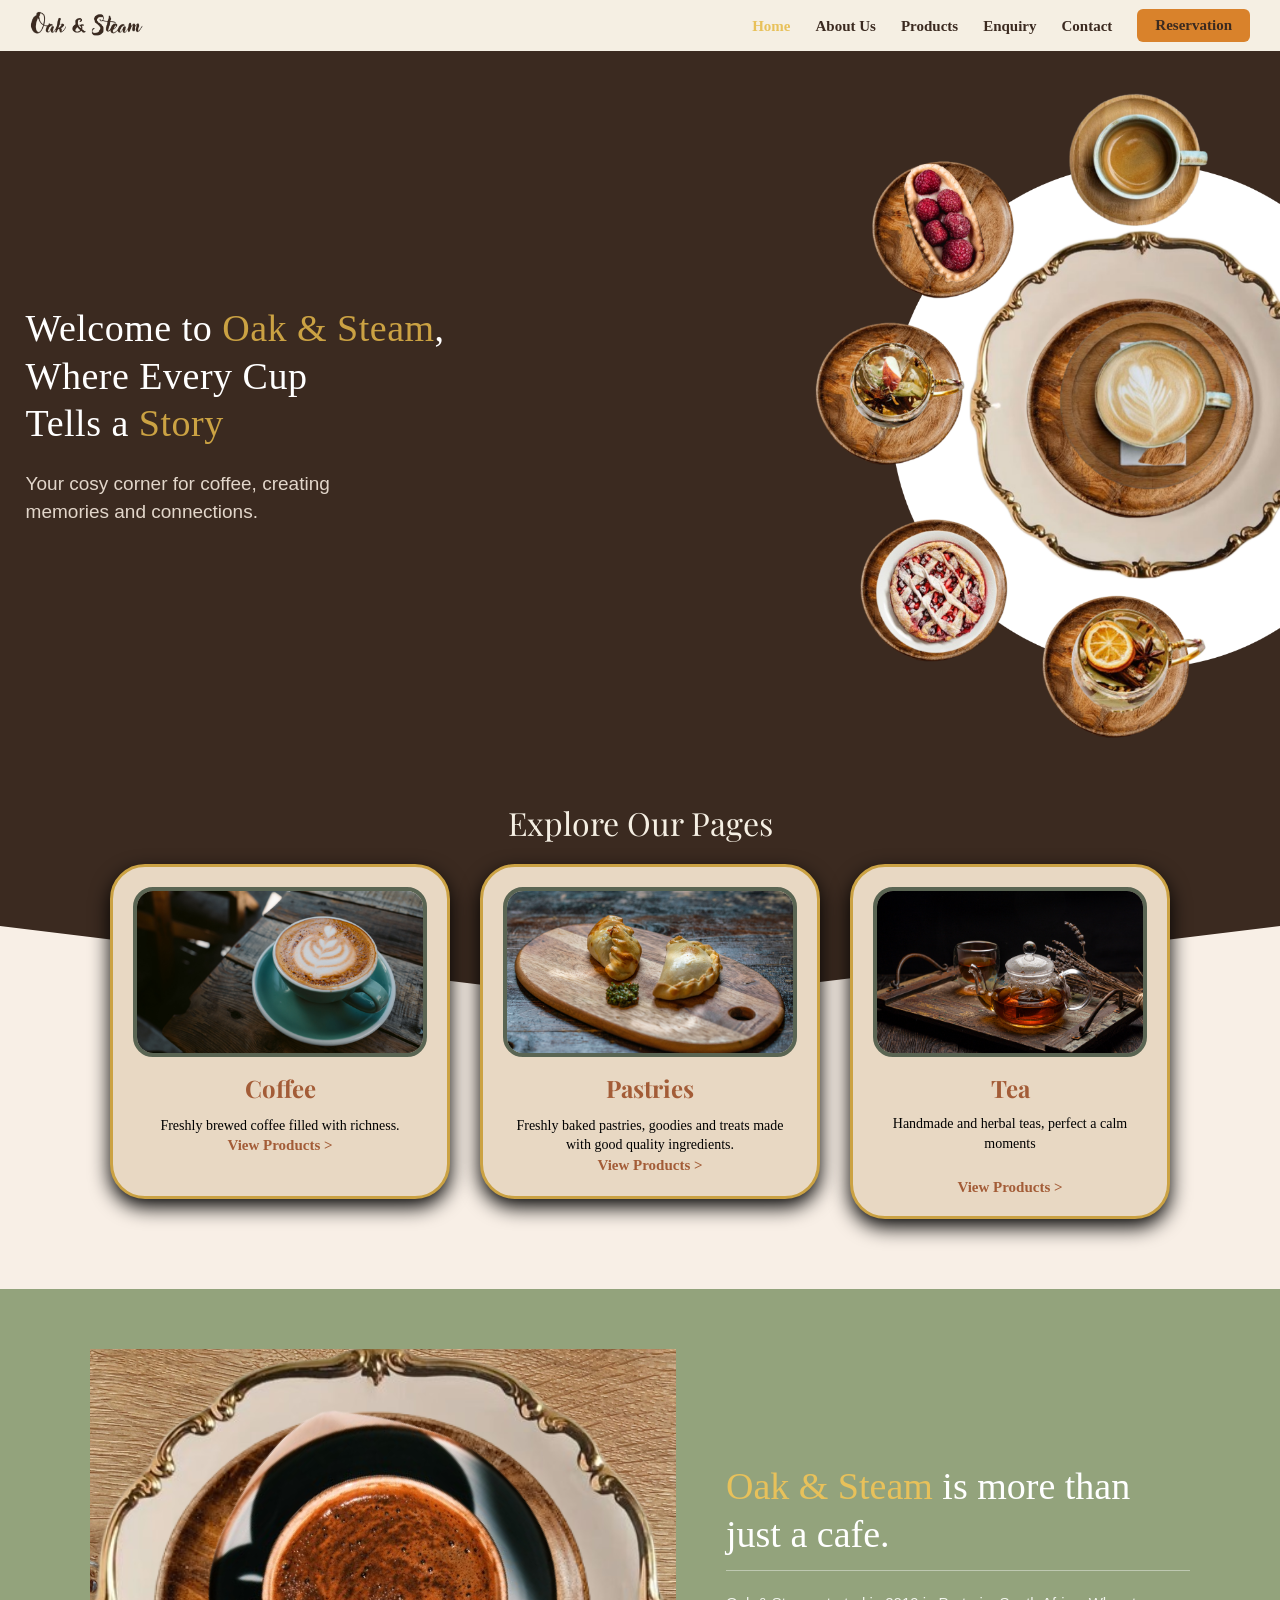
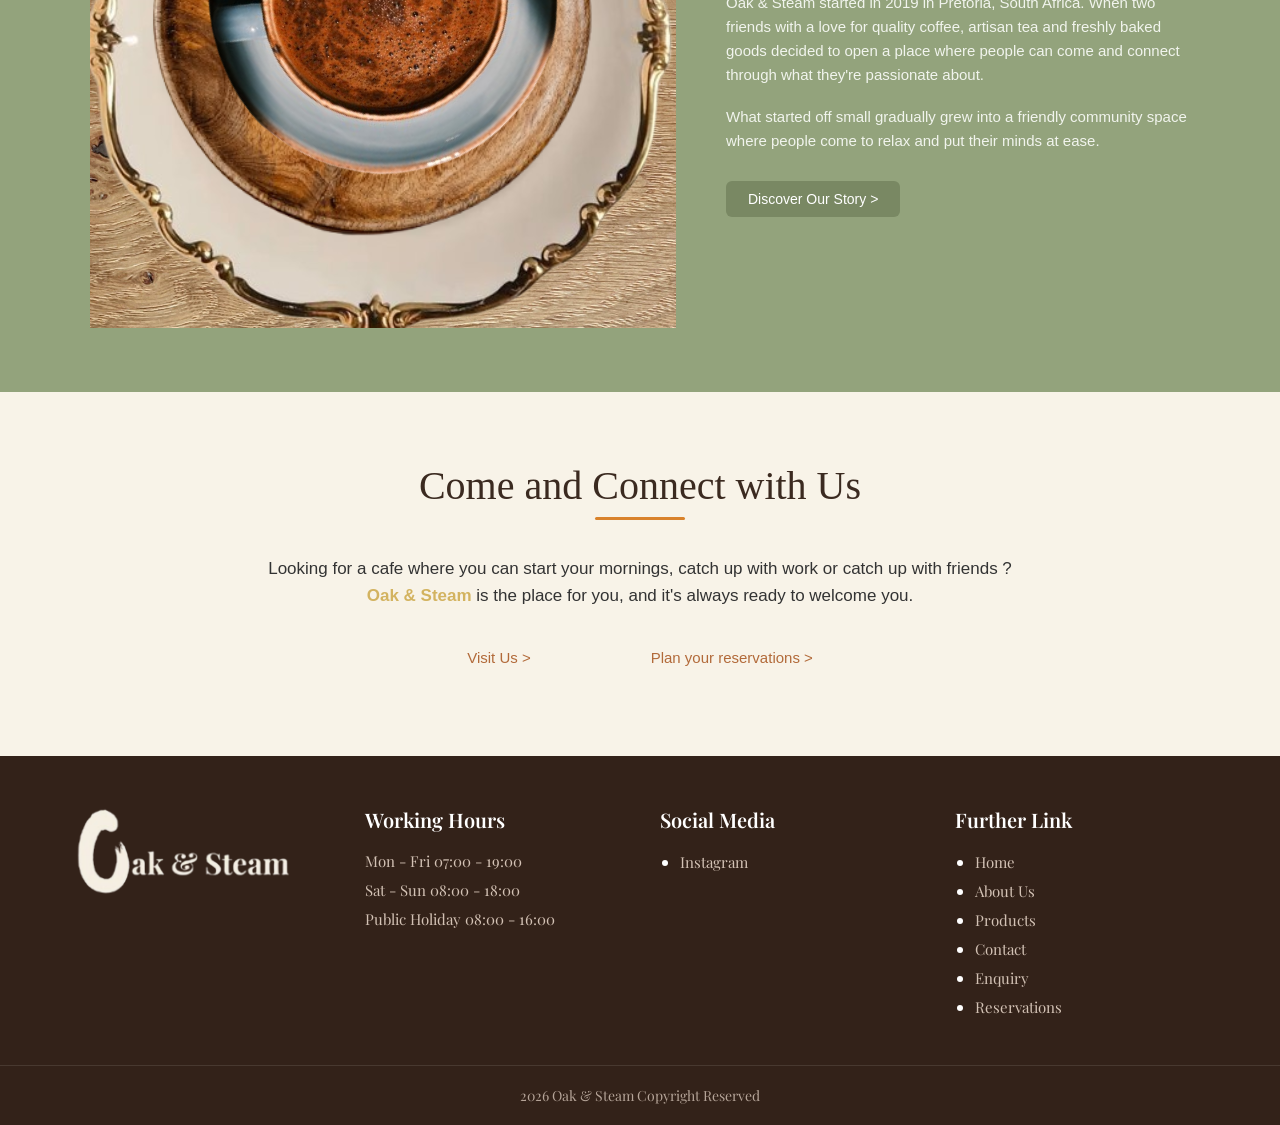
==== commit 5ab421c0: "Search Engine Optimization (on-page and off-page)" ====
--- a/index.html
+++ b/index.html
@@ -3,9 +3,12 @@
 <head>
     <meta charset="UTF-8">
     <meta name="viewport" content="width=device-width, initial-scale=1.0">
-    <title>Oak & Steam Home</title>
+    <meta name="description" content="Welcome to Oak & Steam. Founded by two friends in 2019, we provide freshly baked pastries, Speciality coffee, Artisan teas">
+    <meta name="keywords" content="Coffe, Tea, Patries, Pretoria, catch up with work, ">
+    <title>Oak & Steam | Fresh Pastries, Artisan / Homemade Teas and Special Coffee </title>
      <link rel="stylesheet" href="CSS/style.css">
      <link rel="stylesheet" href="https://cdnjs.cloudflare.com/ajax/libs/font-awesome/6.0.0/css/all.min.css">
+      <script src="script.js"></script>
      </head>
 <body>
     
@@ -50,7 +53,7 @@
 
     <div class="cards">
     <div class="img">
-        <img src="IMAGES/coffee.jpg" >
+        <img src="IMAGES/coffee.jpg" alt="Picture of coffe in a green cup">
         </div>
     <h3>
         Coffee
@@ -63,7 +66,7 @@
      
     <div class="card1">
        <div class="img">
-         <img src="IMAGES/pastries.jpg">
+         <img src="IMAGES/pastries.jpg" alt="Picture of a pastry on a board">
         </div>
         <h3>
           Pastries
@@ -76,7 +79,7 @@
 
     <div class="card2">
     <div class="img">
-    <img src="IMAGES/tea.jpg">
+    <img src="IMAGES/tea.jpg" alt="Picture of homemade tea">
     </div>
     <h3>
         Tea
@@ -94,7 +97,7 @@
     <section class="about">
         <div class="aboutcontainer">
             <div class="aboutimg">
-                <img src="IMAGES/about.">
+                <img src="IMAGES/about.png" alt="Picture of latte">
             </div>
 
             <div class="textabout">
@@ -153,6 +156,12 @@
             <p>Sat - Sun 08:00 - 18:00</p>
             <p>Public Holiday 08:00 - 16:00</p>
         </div>
+        <div class="linkcol">
+            <h4>Social Media </h4>
+            <ul>
+             <li><a href="https://www.instagram.com/oak_and_steam?xtok=Z2ZqaHZrYWM4dmZ6&utm_source=qr">Instagram</a></li>
+            </ul>
+        </div>
 
         <!-- Links Column -->
         <div class="linkcol">
@@ -168,7 +177,7 @@
         </div>
     </div>
 
-    
+    <!-- Bottom Copyright -->
     <div id="copy">
         <p>2026 Oak & Steam Copyright Reserved</p>
     </div>
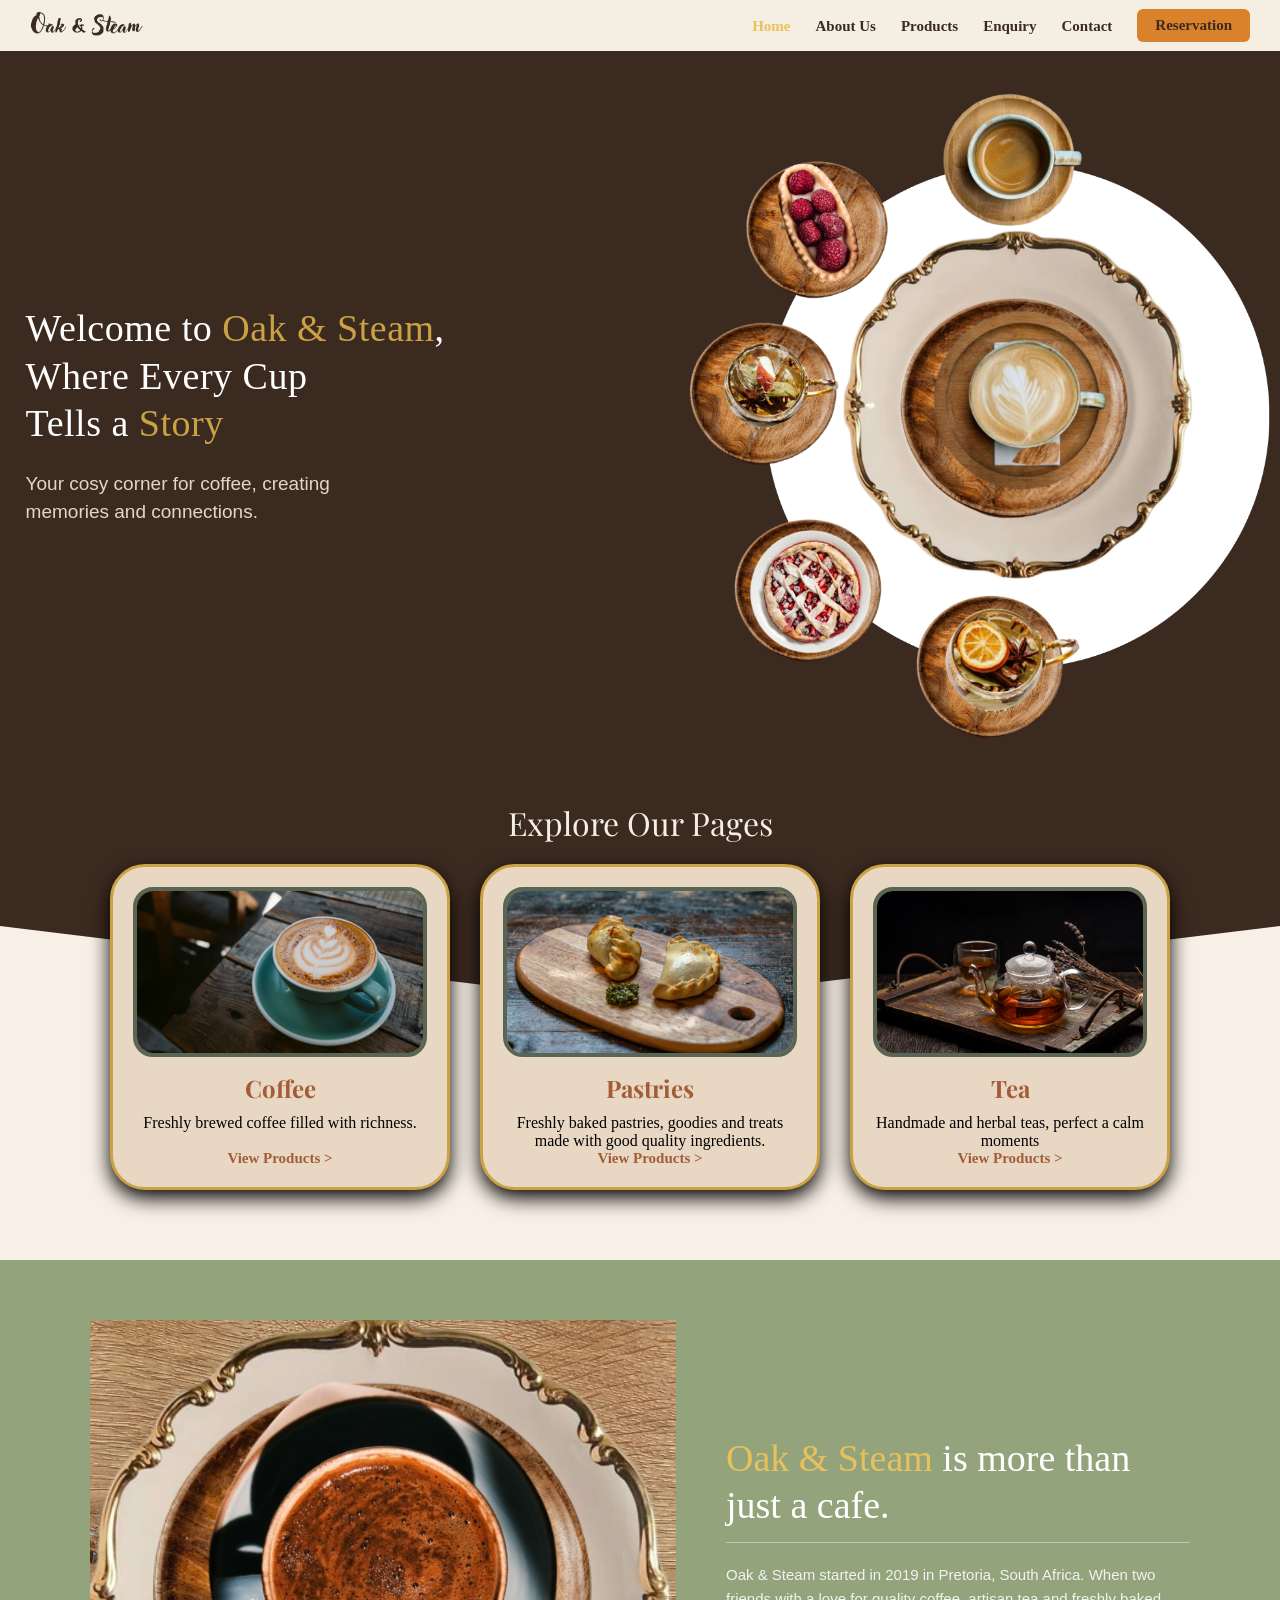
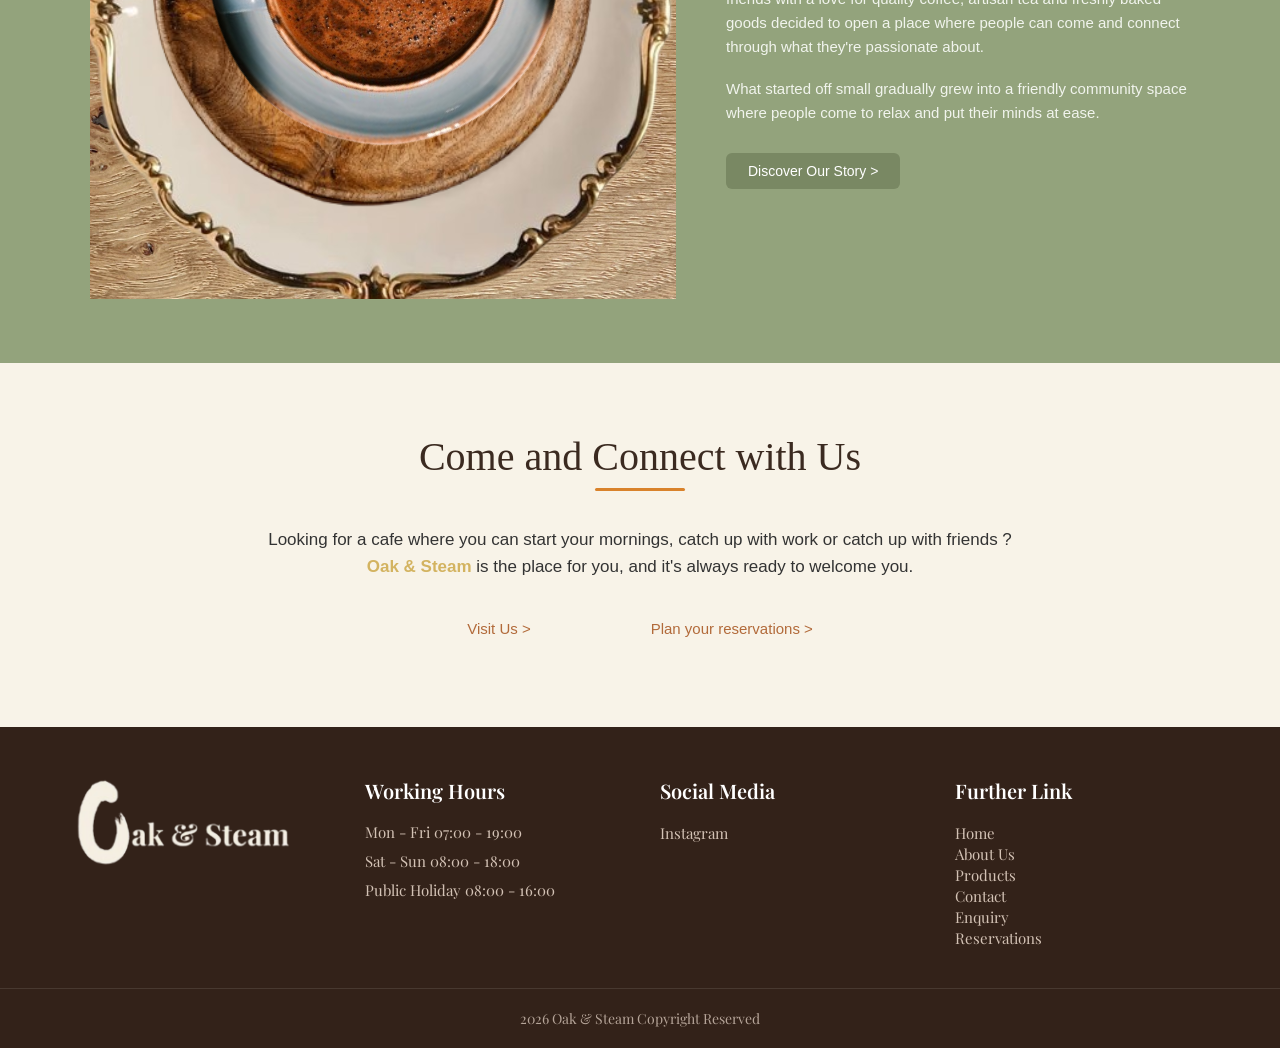
==== commit 4005ba95: "HTML AND CSS FIXES" ====
--- a/index.html
+++ b/index.html
@@ -12,21 +12,32 @@
      </head>
 <body>
     
-    <header>
-        <nav class="Navigation">
-            <div id="logo"> 
-                <img src="IMAGES/logo.png" alt="oak & steam">
-            </div>
-            <ul class="Links">
+ 
+<header>
+    <nav class="Navigation">
+
+        <!-- Website logo -->
+        <a href="index.html" id="logo" aria-label="Oak & Steam home">
+            <img src="IMAGES/logo.png" alt="Oak & Steam">
+        </a>
+
+        <!-- Navigation links -->
+        <ul class="Links" id="navigation-links">
             <li><a href="index.html" class="active">Home</a></li>
             <li><a href="about_us.html">About Us</a></li>
             <li><a href="product.html">Products</a></li>
             <li><a href="enquiry.html">Enquiry</a></li>
             <li><a href="contact.html">Contact</a></li>
-            <li><a class="reservationbtn" href="reservation.html">Reservation</a></li>
-           </ul>
-        </nav>
-    </header>
+            <li>
+                <a class="reservationbtn" href="reservation.html">
+                    Reservation
+                </a>
+            </li>
+        </ul>
+
+    </nav>
+</header>
+
 
     <main>
     
@@ -61,6 +72,7 @@
     <p>
         Freshly brewed coffee filled with richness.
     </p>
+    <br>
      <a class="btn" href="product.html">View Products ></a>
     </div>
      
@@ -74,6 +86,7 @@
         <p>
          Freshly baked pastries, goodies and treats made with good quality ingredients.
        </p>
+       
        <a class="btn" href="product.html">View Products ></a>
     </div>
 
@@ -139,7 +152,6 @@
 
 
 
-<!-- FOOTER -->
 <footer>
     <div class="footercont">
         <!-- Logo Column -->
@@ -158,22 +170,22 @@
         </div>
         <div class="linkcol">
             <h4>Social Media </h4>
-            <ul>
-             <li><a href="https://www.instagram.com/oak_and_steam?xtok=Z2ZqaHZrYWM4dmZ6&utm_source=qr">Instagram</a></li>
-            </ul>
+          
+             <p><a href="https://www.instagram.com/oak_and_steam?xtok=Z2ZqaHZrYWM4dmZ6&utm_source=qr">Instagram</a></p>
+          
         </div>
 
         <!-- Links Column -->
         <div class="linkcol">
             <h4>Further Link</h4>
-            <ul>
-                <li><a href="index.html">Home</a></li>
-                <li><a href="about_us.html">About Us</a></li>
-                <li><a href="product.html">Products</a></li>
-                <li><a href="contact.html">Contact</a></li>
-                <li><a href="enquiry.html">Enquiry</a></li>
-                <li><a href="reservation.html">Reservations</a></li>
-            </ul>
+            
+                <P><a href="index.html">Home</a></P>
+                <P><a href="about_us.html">About Us</a></P>
+                <P><a href="product.html">Products</a></P>
+                <p><a href="contact.html">Contact</a></p>
+                <p><a href="enquiry.html">Enquiry</a></p>
+                <p><a href="reservation.html">Reservations</a></p>
+            
         </div>
     </div>
 
--- a/CSS/style.css
+++ b/CSS/style.css
@@ -179,21 +179,8 @@
     background-color: #B89B2E;
 }
 
-@media (max-width: 48rem) {
-    .card {
-        padding: 1.5rem;
-        border-radius: 1.25rem;
-    }
-
-    .inputrow {
-        flex-direction: column;
-        gap: 0;
-    }
-
-    .inputbox {
-        margin-bottom: 1rem;
-    }
-}
+
+
 .firstSec {
     position: relative;
     min-height: 450px;
@@ -209,6 +196,7 @@
     width: 45%;
     max-width: 550px;
     z-index: 1;
+
 }
 
 .Text h1 {
@@ -239,7 +227,7 @@
     justify-content: flex-end;
     align-items: center;
     position: relative;
-    right: -12%;
+    right: -2%;
 }
 .cardscontainer {
     display: flex;
@@ -340,10 +328,7 @@
 }
 
 .cards,.card1,.card2 p {
-    color: black;
-    font-size: 14px;
-    line-height: 1.4;
-    margin-bottom: 20px;
+  
     flex-grow: 1; /* Aligns buttons across all cards evenly */
 }
 
@@ -596,6 +581,7 @@
 .linkcol a:hover {
     color: #E8C15A;
 }
+
 
 /* COPYRIGHT BAR */
 #copy {
@@ -905,7 +891,7 @@
     display: flex;
     justify-content: center;
     align-items: center;
-    width: 100%;
+   
 }
 
 .joinstorycontainer {
@@ -976,6 +962,10 @@
 }
 
 
+
+
+
+/****************PRODUCTS*****************/
 
 .producth {
     width: 100%;
@@ -1038,9 +1028,7 @@
 
 /* OUR Menu */
 .Menucon{
-    max-width: 1200px;
-    width: 100%;
-    margin: 0 auto;
+    width: 100%;
     display: flex;
     flex-direction: row;
     align-items: center;
@@ -1048,13 +1036,19 @@
     gap: 50px;
 
 }
+/* MAIN SECTION WRAPPER */
 .menu{
-    background-color: #D8C7AD;
-    padding: 60px 5%;
+    
     width: 100%;
     display: flex;
     justify-content: center;
     align-items: center;
+    padding: 20px 0 80px 0;
+    width: 100%;
+    color: white;
+    background-color: #ddb863;
+    text-align: center;
+    
 }
 .menupara h1{
  font-size: 38px;
@@ -1063,13 +1057,14 @@
     margin-bottom: 20px;
     border-bottom: 1px solid ;
     padding-bottom: 12px;
+    
 
 }
 .menupara p{
     font-family: sans-serif;
     font-size: 15px;
     line-height: 1.6;
-    color: #F1F4ED;
+   
     margin-bottom: 18px;
     font-weight: 300;
 }
@@ -1113,12 +1108,8 @@
 
 
 
-/* MAIN SECTION WRAPPER */
-.menu {
-    background-color: #F6EEE3;
-    padding: 20px 0 80px 0;
-    width: 100%;
-}
+
+
 
 .block {
     max-width: 1100px;
@@ -1158,6 +1149,9 @@
 .sage {
     background-color: #B5C1A5; /* Sage green background */
 }
+.sage-card1{
+    background-color: #ddb863; /* Sage green background */
+}
 
 .tan {
     background-color: #E2CEB1; /* Warm tan background */
@@ -1323,19 +1317,6 @@
 
 .reservation-link:hover {
     text-decoration: underline;
-}
-
-
-@media (max-width: 900px) {
-    .product-grid {
-        grid-template-columns: repeat(2, 1fr);
-    }
-}
-
-@media (max-width: 600px) {
-    .product-grid {
-        grid-template-columns: 1fr;
-    }
 }
 
 
@@ -1486,7 +1467,7 @@
 }
 
 .form-group textarea {
-    resize: vertical;
+    resize: none;
 }
 
 .sage-form-card input::placeholder,
@@ -1676,7 +1657,7 @@
 
 
 .contactinfocard,
-.feedback-card {
+.feedbackcard_sagecard{
     flex: 1;
     border-radius: 35px;
     padding: 35px 30px;
@@ -1684,7 +1665,7 @@
 }
 
 .contactinfocard h3,
-.feedback h3 {
+.feedbackcard_sagecard h3 {
     font-family: 'Playfair Display', Georgia, serif;
     color: #FFFFFF;
     font-size: 32px;
@@ -1725,17 +1706,17 @@
 }
 
 
-.sagecard {
+.feedbackcard_sagecard {
     background-color: #B5C0A4; /* Sage green background */
     position: relative;
 }
 
-.sagecard .formgroup {
+.feedbackcard_sagecard .formgroup {
     margin-bottom: 15px;
 }
 
-.sagecard input,
-.sagecard textarea {
+.feedbackcard_sagecard input,
+.feedbackcard_sagecard textarea {
     width: 100%;
     background-color: #FFFFFF;
     border: none;
@@ -1748,22 +1729,18 @@
     box-sizing: border-box;
 }
 
-.sagecard input::placeholder,
-.sagecard textarea::placeholder {
+.feedbackcard_sagecard input::placeholder,
+.feedbackcard_sagecard textarea::placeholder {
     color: #888888;
     font-family: 'Playfair Display', Georgia, serif;
 }
 
-.sagecard textarea {
-    resize: vertical;
-}
-
-
-.submitbtn {
-    display: flex;
-    justify-content: center;
-    margin-top: 20px;
-}
+.feedbackcard_sagecard textarea {
+    resize: none;
+}
+
+
+
 
 .submitbtn {
     background-color: #D3B33D; /* Mustard yellow button */
@@ -1775,6 +1752,9 @@
     font-size: 18px;
     cursor: pointer;
     transition: background-color 0.3s ease;
+    justify-content: center;
+    display: flex;
+    margin-left: 30%;
 }
 
 .submitbtn:hover {
@@ -1794,291 +1774,36 @@
 
 
 
-
-
-
-
-
-
-
-
-
-
-
-
-
-
-
-
-
-
-
-
-
-
-
-
-
-
-
-
-
-
-
-
-/* =========================
-   GENERAL WEBSITE STYLES
-   ========================= */
-
-body {
-    margin: 0;
-}
-
-
-/* =========================
-   DESKTOP STYLES
-   ========================= */
-
-.Navigation {
-    display: flex;
-    justify-content: space-between;
-}
-
-
-/* =========================
-   TABLET / PHONE STYLES
-   ========================= */
-
-@media (max-width: 768px) {
-
-    .Navigation {
-        flex-direction: column;
-        gap: 10px;
-    }
-    .Links{
-        flex-wrap: wrap;
-        justify-content: center;
-        gap: 12px;
-    }
-     .hero {
-        flex-direction: column;
-        text-align: center;
-        padding: 40px 20px;
-    }
-
-    .hero-text {
-        width: 100%;
-    }
-
-    .hero-image {
-        width: 100%;
-    }
-
-    .hero-image img {
-        max-width: 350px;
-    }
-
-    .hero-text h1 {
-        font-size: 32px;
-    }
-    .story{
-        padding: 30px 20px;
-    }
-
-    .heading {
-        font-size: 20px;
-        margin-bottom: 25px;
-    }
-
-    .storycontent {
-        flex-direction: column;
-        text-align: center;
-        gap: 20px;
-    }
-
-    .storyimage {
-        width: 150px;
-        height: 150px;
-    }
-
-    .storytext {
-        font-size: 16px;
-    }
-     .visionmission{
-        flex-direction: column;
-        padding: 30px 20px;
-        gap: 25px;
-    }
-
-    .joinstory{
-        flex-direction: column;
-        gap: 30px;
-    }
-
-    .joinstoryimage {
-        width: 200px;
-        height: 200px;
-    }
-
-    .joinstorytext h2 {
-        font-size: 26px;
-    }
-
-    .joinstorytext p {
-        font-size: 16px;
-    }
-}
-
-
-
-
-
-/* =========================
-   SMALL PHONE STYLES
-   ========================= */
-
-@media (max-width: 480px) {
-    header{
-        padding: 10px
-    }
-    .Navigation{
-        padding: 8px;
-    }
-    #logo img{
-        width: 45px;
-        height: 45px;
-    }
-    .Links a{
-        font-size: 13px;
-    }
-     .hero {
-        flex-direction: column;
-        text-align: center;
-        padding: 40px 20px;
-    }
-
-    .text {
-        width: 100%;
-    }
-
-    .image {
-        width: 100%;
-    }
-
-    .image img {
-        max-width: 350px;
-    }
-
-    .text h1 {
-        font-size: 32px;
-    
-    }
-     .story{
-        padding: 30px 20px;
-    }
-
-    .heading {
-        font-size: 20px;
-        margin-bottom: 25px;
-    }
-
-    .storycontent {
-        flex-direction: column;
-        text-align: center;
-        gap: 20px;
-    }
-
-    .storyimage {
-        width: 150px;
-        height: 150px;
-    }
-
-    .storytext {
-        font-size: 16px;
-    }
-}
-/* ========================================================
-   3. MOBILE RESPONSIVENESS
-   ======================================================== */
-    .visionmission{
-        flex-direction: column;
-        padding: 30px 20px;
-        gap: 25px;
-    }
-
-    .joinstory{
-        flex-direction: column;
-        gap: 30px;
-    }
-
-    .joinstoryimage {
-        width: 200px;
-        height: 200px;
-    }
-
-    .joinstorytext h2 {
-        font-size: 26px;
-    }
-
-    .joinstorytext p {
-        font-size: 16px;
-    }
-    /* RESPONSIVE DESIGN */
-@media (max-width: 768px) {
-    .enquiry-banner-container {
-        height: 260px;
-    }
-    .enquiry-badge {
-        padding: 18px 30px;
-        min-width: 260px;
-    }
-    .enquiry-badge h1 {
-        font-size: 26px;
-    }
-    .enquiry-badge .tagline {
-        font-size: 14px;
-    }
-    /* MOBILE RESPONSIVENESS */
-@media (max-width: 600px) {
-    .form-row {
-        flex-direction: column;
-        gap: 20px;
-    }
-    .sage-form-card, 
-    .brown-faq-card {
-        padding: 20px;
-        border-radius: 20px;
-    }
-    .enquiry-main-section h2 {
-        font-size: 28px;
-    }
-}
-}
-
-/* MOBILE RESPONSIVENESS */
-@media (max-width: 768px) {
-    .contact-banner-container {
-        height: 260px;
-    }
-    .contact-badge {
-        padding: 18px 30px;
-        min-width: 260px;
-    }
-    .contact-badge h1 {
-        font-size: 26px;
-    }
-    .contact-badge .tagline {
-        font-size: 14px;
-    }
-}
-/* MOBILE RESPONSIVENESS */
-@media (max-width: 820px) {
-    .contact-cards-container {
-        flex-direction: column;
-    }
-    .contact-info-card, 
-    .feedback-card {
-        padding: 25px 20px;
-        border-radius: 20px;
-    }
-}+.inputbox .textareainput {
+    resize: none;
+}
+
+
+
+
+
+
+
+
+
+
+
+
+
+
+
+
+
+
+
+
+
+
+
+
+
+
+
+
+
+
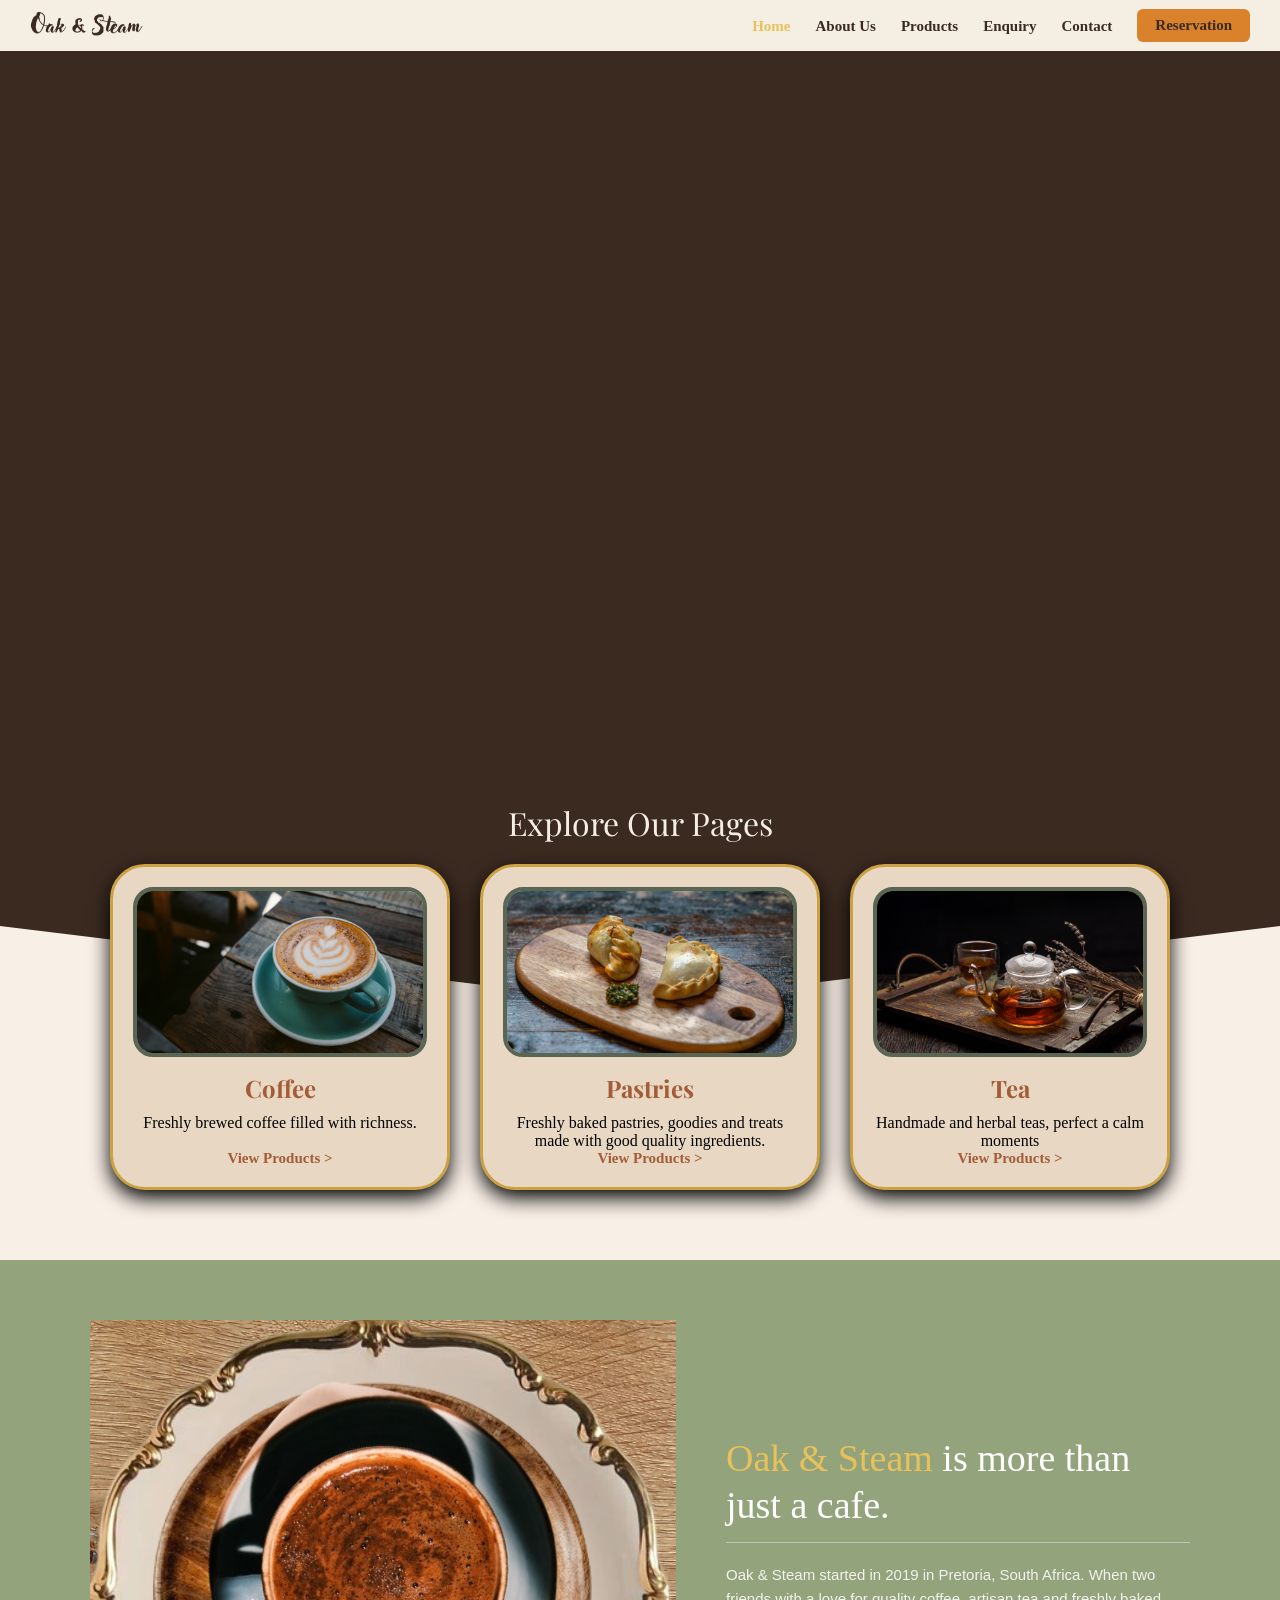
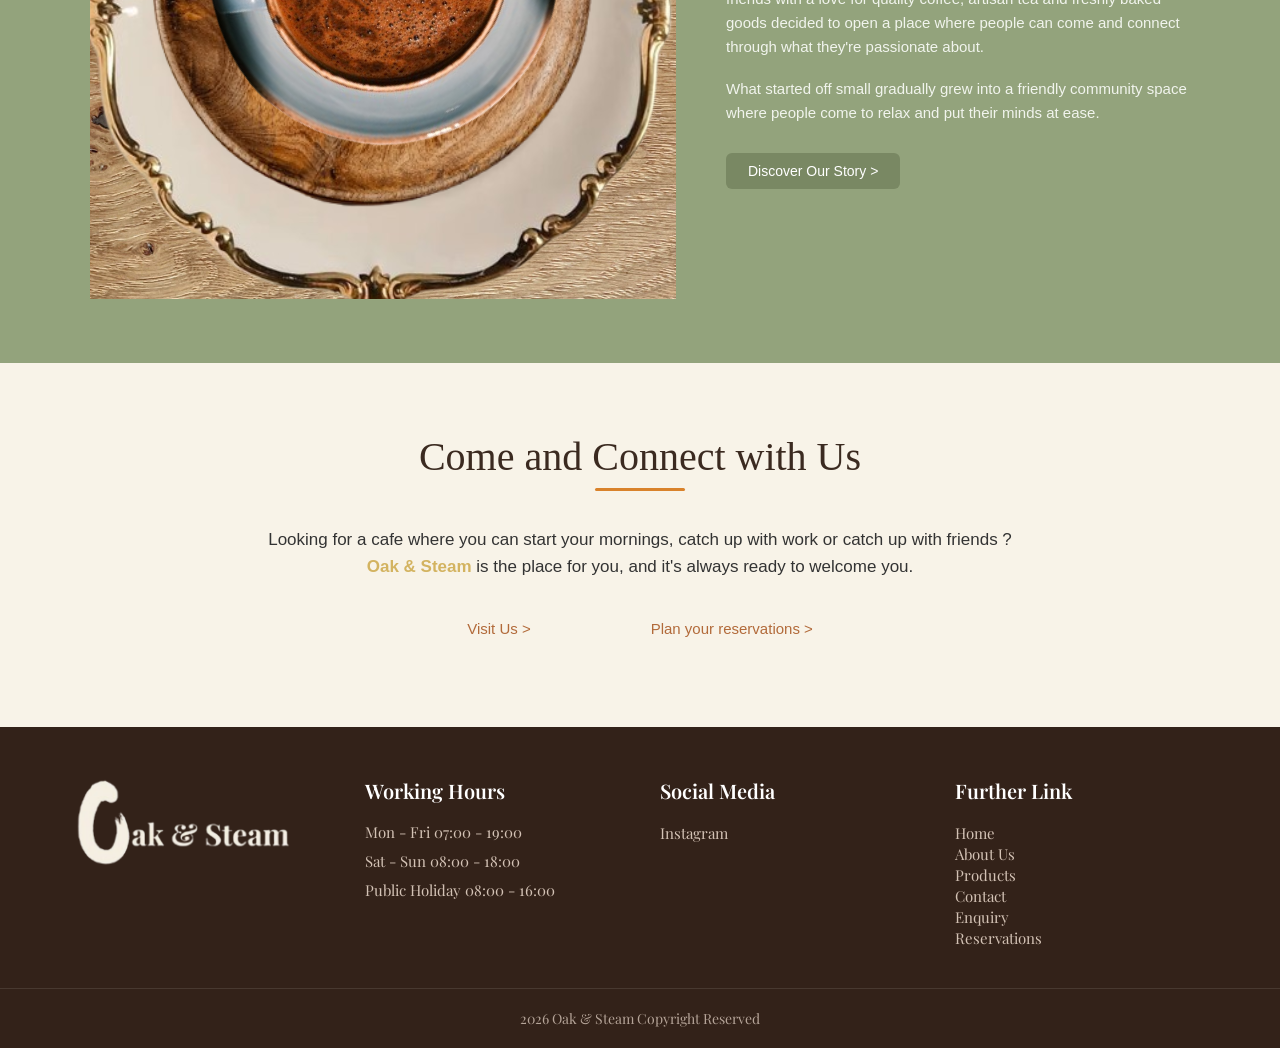
==== commit e3b46028: "animation, lightbox and pop up" ====
--- a/index.html
+++ b/index.html
@@ -8,7 +8,7 @@
     <title>Oak & Steam | Fresh Pastries, Artisan / Homemade Teas and Special Coffee </title>
      <link rel="stylesheet" href="CSS/style.css">
      <link rel="stylesheet" href="https://cdnjs.cloudflare.com/ajax/libs/font-awesome/6.0.0/css/all.min.css">
-      <script src="script.js"></script>
+    
      </head>
 <body>
     
@@ -197,6 +197,6 @@
 
 
 
-    
+<script src="JS/javascript.js"></script>    
 </body>
 </html>
--- a/CSS/style.css
+++ b/CSS/style.css
@@ -604,7 +604,50 @@
 
 
 
-
+/* --- SLOWER SCROLL ANIMATION FOR FIRST SECTION --- */
+
+/* Initial hidden states before scrolling into view */
+.firstSec .Text {
+    opacity: 0;
+    transform: translateX(-80px); /* Pushed to the left */
+    /* Changed from 1s to 1.8s to make it slower and smoother */
+    transition: opacity 1.8s cubic-bezier(0.16, 1, 0.3, 1), transform 1.8s cubic-bezier(0.16, 1, 0.3, 1);
+}
+
+.firstSec .image {
+    opacity: 0;
+    transform: translateX(80px); /* Pushed to the right */
+    /* Changed from 1s to 1.8s to make it slower and smoother */
+    transition: opacity 1.8s cubic-bezier(0.16, 1, 0.3, 1), transform 1.8s cubic-bezier(0.16, 1, 0.3, 1);
+}
+
+/* Active states when triggered by JavaScript observer */
+.firstSec.animate-in .Text,
+.firstSec.animate-in .image {
+    opacity: 1;
+    transform: translateX(0); /* Slides smoothly back to original position */
+}
+/* --- GENTLE CARD SWAY / SCROLL ANIMATION --- */
+
+@keyframes cardSway {
+    0%, 100% {
+        transform: translateX(0); /* Starts and ends centered */
+    }
+    50% {
+        transform: translateX(-40px); /* Shifts just a bit to the left at the 3-second mark */
+    }
+}
+
+/* --- ZOOM HOVER EFFECT FOR ABOUT SECTION IMAGE --- */
+
+.aboutimg img {
+    transition: transform 0.4s ease, box-shadow 0.4s ease;
+}
+
+.aboutimg img:hover {
+    transform: scale(1.12); /* Scales the image up smoothly */
+    box-shadow: 0 8px 20px rgba(0, 0, 0, 0.3); /* Adds a smooth shadow */
+}
 
 
 /* About US */
@@ -1264,6 +1307,9 @@
 .tan-card {
     background-color: #D8C7AD; /* Warm tan background */
 }
+.tan-card {
+    background-color: #FFD27D; /* Warm tan background */
+}
 
 .card-image {
     width: 100%;
@@ -1320,7 +1366,63 @@
 }
 
 
-
+/* Make menu images show a pointer cursor on hover */
+.products-menu-container .card-image img {
+    cursor: pointer;
+    transition: transform 0.2s ease;
+}
+
+.products-menu-container .card-image img:hover {
+    transform: scale(1.02);
+}
+
+/* Lightbox Modal Background Overlay */
+.lightbox-overlay {
+    display: none; /* Hidden by default */
+    position: fixed;
+    z-index: 2000;
+    top: 0;
+    left: 0;
+    width: 100%;
+    height: 100%;
+    background-color: rgba(0, 0, 0, 0.85);
+    justify-content: center;
+    align-items: center;
+}
+
+/* Enlarged Lightbox Image */
+
+.lightbox-content {
+    max-width: 95%;      /* Increased from 85% to take up almost the full width */
+    max-height: 95vh;    /* Increased from 85vh to take up almost the full height */
+    width: auto;         /* Keeps original aspect ratio */
+    height: auto;        /* Keeps original aspect ratio */
+    border-radius: 12px;
+    object-fit: contain;
+    box-shadow: 0 8px 30px rgba(0, 0, 0, 0.5);
+    animation: zoomIn 0.3s ease;
+}
+
+@keyframes zoomIn {
+    from { transform: scale(0.7); opacity: 0; }
+    to { transform: scale(1); opacity: 1; }
+}
+
+/* Lightbox Close Button */
+.lightbox-close {
+    position: absolute;
+    top: 25px;
+    right: 35px;
+    color: #ffffff;
+    font-size: 45px;
+    font-weight: bold;
+    cursor: pointer;
+    transition: color 0.2s ease;
+}
+
+.lightbox-close:hover {
+    color: #D3B33D;
+}
 
 
 
@@ -1559,7 +1661,84 @@
 }
 
 
-
+/* --- Error Message Styling --- */
+.input-wrapper {
+    width: 100%;
+    display: flex;
+    flex-direction: column;
+}
+
+.error-text {
+    color: #d9534f; /* Clear red error color */
+    font-family: 'Playfair Display', Georgia, serif;
+    font-size: 13px;
+    margin-top: 5px;
+    margin-left: 5px;
+    min-height: 18px; /* Keeps layout stable when errors show/hide */
+    text-align: left;
+}
+
+/* --- Success Popup Modal Styling --- */
+.success-modal-overlay {
+    position: fixed;
+    top: 0;
+    left: 0;
+    width: 100%;
+    height: 100%;
+    background-color: rgba(0, 0, 0, 0.6);
+    display: flex;
+    justify-content: center;
+    align-items: center;
+    z-index: 9999;
+}
+
+.success-modal-card {
+    background-color: #B5C0A4; /* Matches your sage green card theme */
+    padding: 40px;
+    border-radius: 35px;
+    text-align: center;
+    box-shadow: 0 10px 25px rgba(0, 0, 0, 0.2);
+    max-width: 400px;
+    width: 90%;
+    animation: popupFadeIn 0.3s ease;
+}
+
+.success-modal-card h3 {
+    font-family: 'Playfair Display', Georgia, serif;
+    color: #1F1610;
+    font-size: 28px;
+    margin-top: 0;
+    margin-bottom: 10px;
+}
+
+.success-modal-card p {
+    font-family: 'Playfair Display', Georgia, serif;
+    color: #2D1E18;
+    font-size: 16px;
+    margin-bottom: 25px;
+    line-height: 1.5;
+}
+
+.success-modal-btn {
+    background-color: #D3B33D;
+    color: #FFFFFF;
+    border: none;
+    border-radius: 8px;
+    padding: 10px 40px;
+    font-family: 'Playfair Display', Georgia, serif;
+    font-size: 16px;
+    cursor: pointer;
+    transition: background-color 0.3s ease;
+}
+
+.success-modal-btn:hover {
+    background-color: #BBA032;
+}
+
+@keyframes popupFadeIn {
+    from { transform: scale(0.8); opacity: 0; }
+    to { transform: scale(1); opacity: 1; }
+}
 
 
 
@@ -1773,37 +1952,207 @@
 
 
 
-
+/* --- Error Message Styling --- */
+.error-text {
+    color: #ff4d4d;
+    font-family: 'Playfair Display', Georgia, serif;
+    font-size: 13px;
+    display: block;
+    margin-top: 5px;
+    margin-left: 2px;
+    text-align: left;
+}
+
+/* --- Success Popup Modal Styling --- */
+.success-modal-overlay {
+    position: fixed;
+    top: 0;
+    left: 0;
+    width: 100%;
+    height: 100%;
+    background-color: rgba(0, 0, 0, 0.6);
+    display: flex;
+    justify-content: center;
+    align-items: center;
+    z-index: 9999;
+}
+
+.success-modal-card {
+    background-color: #B5C0A4;
+    padding: 40px;
+    border-radius: 35px;
+    text-align: center;
+    box-shadow: 0 10px 25px rgba(0, 0, 0, 0.2);
+    max-width: 400px;
+    width: 90%;
+    animation: popupFadeIn 0.3s ease;
+}
+
+.success-modal-card h3 {
+    font-family: 'Playfair Display', Georgia, serif;
+    color: #1F1610;
+    font-size: 28px;
+    margin-top: 0;
+    margin-bottom: 10px;
+}
+
+.success-modal-card p {
+    font-family: 'Playfair Display', Georgia, serif;
+    color: #2D1E18;
+    font-size: 16px;
+    margin-bottom: 25px;
+    line-height: 1.5;
+}
+
+.success-modal-btn {
+    background-color: #D3B33D;
+    color: #FFFFFF;
+    border: none;
+    border-radius: 8px;
+    padding: 10px 40px;
+    font-family: 'Playfair Display', Georgia, serif;
+    font-size: 16px;
+    cursor: pointer;
+    transition: background-color 0.3s ease;
+}
+
+.success-modal-btn:hover {
+    background-color: #BBA032;
+}
+
+@keyframes popupFadeIn {
+    from { transform: scale(0.8); opacity: 0; }
+    to { transform: scale(1); opacity: 1; }
+}
+
+
+
+
+/*-RESERVATION-*/
 .inputbox .textareainput {
     resize: none;
 }
-
-
-
-
-
-
-
-
-
-
-
-
-
-
-
-
-
-
-
-
-
-
-
-
-
-
-
-
-
-
+/* --- Error Message Styling --- */
+.error-text {
+    color: #d9534f;
+    font-family: 'Playfair Display', Georgia, serif;
+    font-size: 12px;
+    display: block;
+    margin-top: 4px;
+    margin-left: 2px;
+    text-align: left;
+    min-height: 16px;
+}
+
+/* --- Success Popup Modal Styling --- */
+.success-modal-overlay {
+    position: fixed;
+    top: 0;
+    left: 0;
+    width: 100%;
+    height: 100%;
+    background-color: rgba(0, 0, 0, 0.6);
+    display: flex;
+    justify-content: center;
+    align-items: center;
+    z-index: 9999;
+}
+
+.success-modal-card {
+    background-color: #B5C0A4; /* Sage green matching website theme */
+    padding: 35px 30px;
+    border-radius: 35px;
+    text-align: center;
+    box-shadow: 0 10px 25px rgba(0, 0, 0, 0.25);
+    max-width: 450px;
+    width: 90%;
+    animation: popupFadeIn 0.3s ease;
+}
+
+.success-icon {
+    font-size: 45px;
+    color: #D3B33D; /* Mustard yellow matching submit button */
+    margin-bottom: 10px;
+}
+
+.success-modal-card h3 {
+    font-family: 'Playfair Display', Georgia, serif;
+    color: #1F1610;
+    font-size: 26px;
+    margin-top: 0;
+    margin-bottom: 12px;
+}
+
+.success-modal-card > p {
+    font-family: 'Playfair Display', Georgia, serif;
+    color: #2D1E18;
+    font-size: 15px;
+    margin-bottom: 20px;
+    line-height: 1.4;
+}
+
+.reservation-details-box {
+    background-color: #FFFFFF;
+    border-radius: 12px;
+    padding: 15px 20px;
+    text-align: left;
+    margin-bottom: 25px;
+    box-shadow: inset 0 2px 5px rgba(0,0,0,0.05);
+}
+
+.reservation-details-box p {
+    font-family: 'Playfair Display', Georgia, serif;
+    font-size: 14px;
+    color: #333333;
+    margin: 6px 0;
+}
+
+.success-modal-btn {
+    background-color: #D3B33D;
+    color: #FFFFFF;
+    border: none;
+    border-radius: 8px;
+    padding: 10px 40px;
+    font-family: 'Playfair Display', Georgia, serif;
+    font-size: 16px;
+    cursor: pointer;
+    transition: background-color 0.3s ease;
+}
+
+.success-modal-btn:hover {
+    background-color: #BBA032;
+}
+
+@keyframes popupFadeIn {
+    from { transform: scale(0.8); opacity: 0; }
+    to { transform: scale(1); opacity: 1; }
+}
+
+
+
+
+
+
+
+
+
+
+
+
+
+
+
+
+
+
+
+
+
+
+
+
+
+
+
+
+
